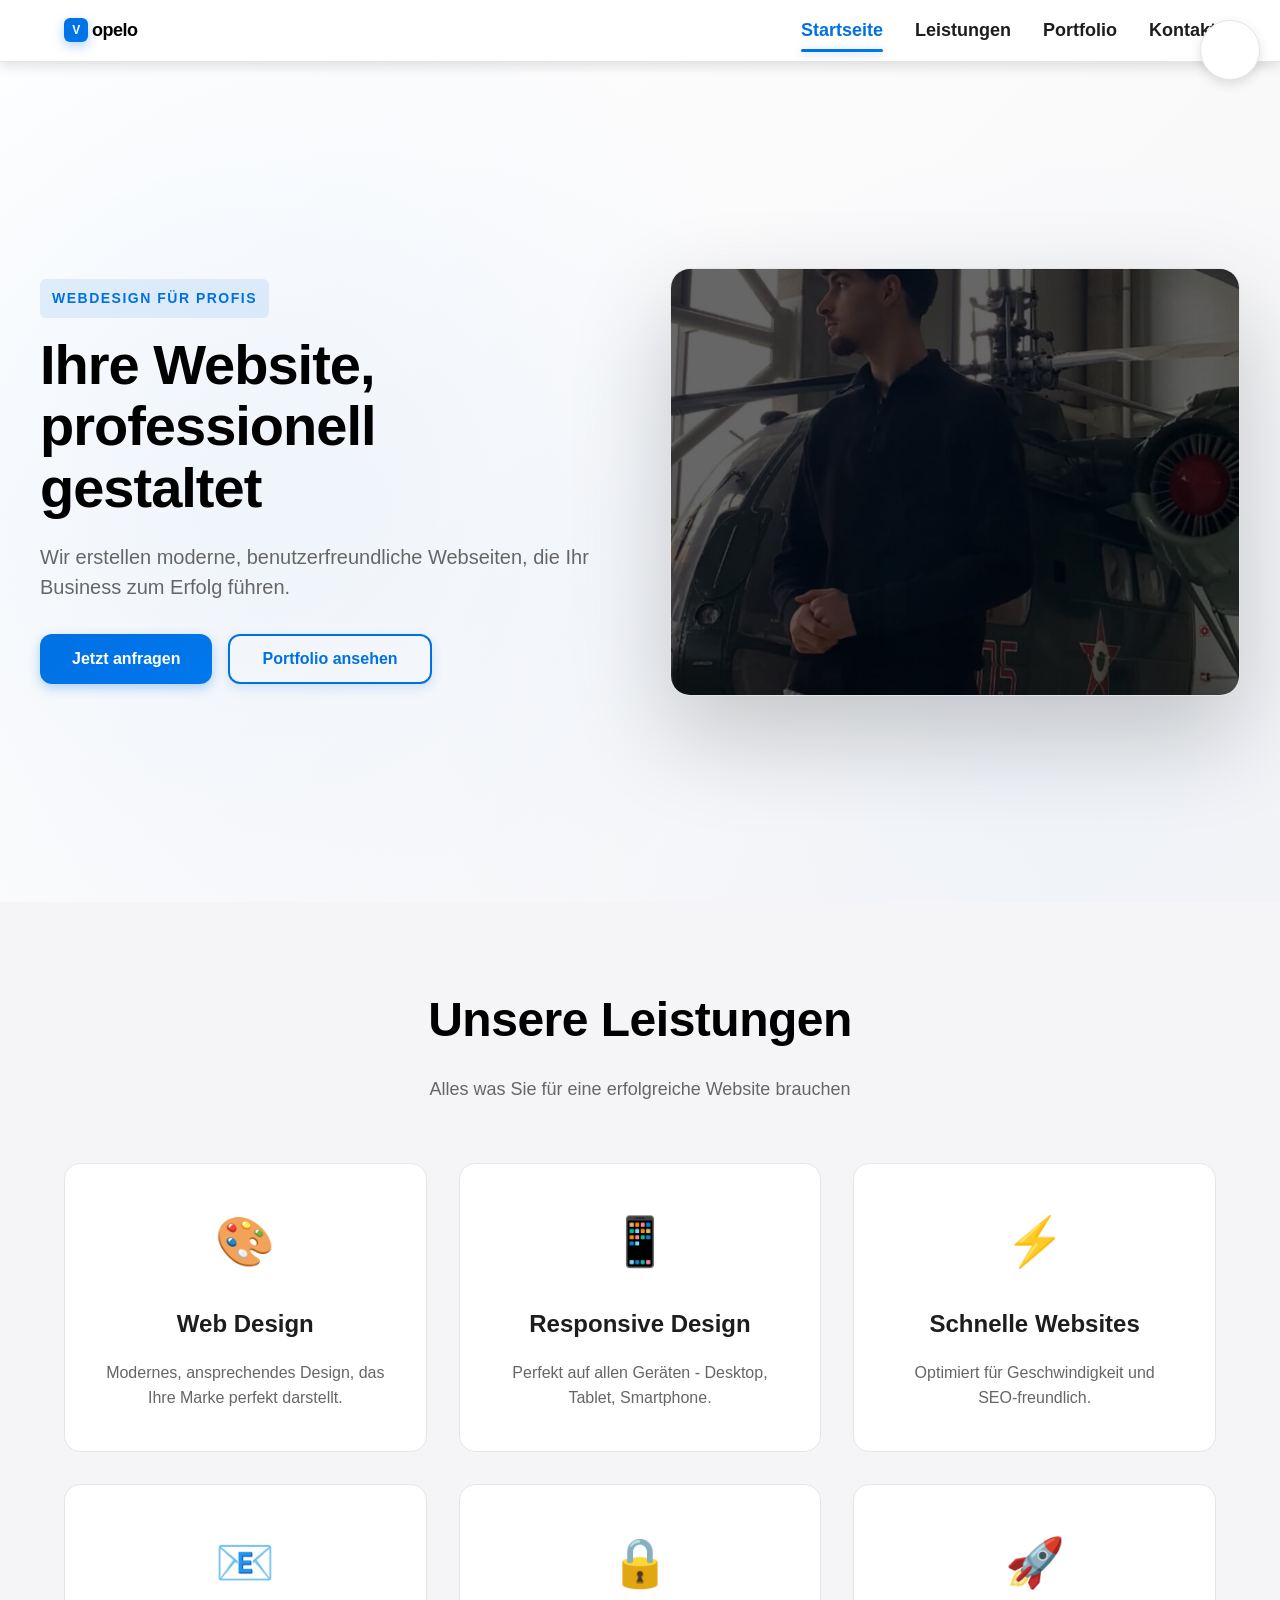
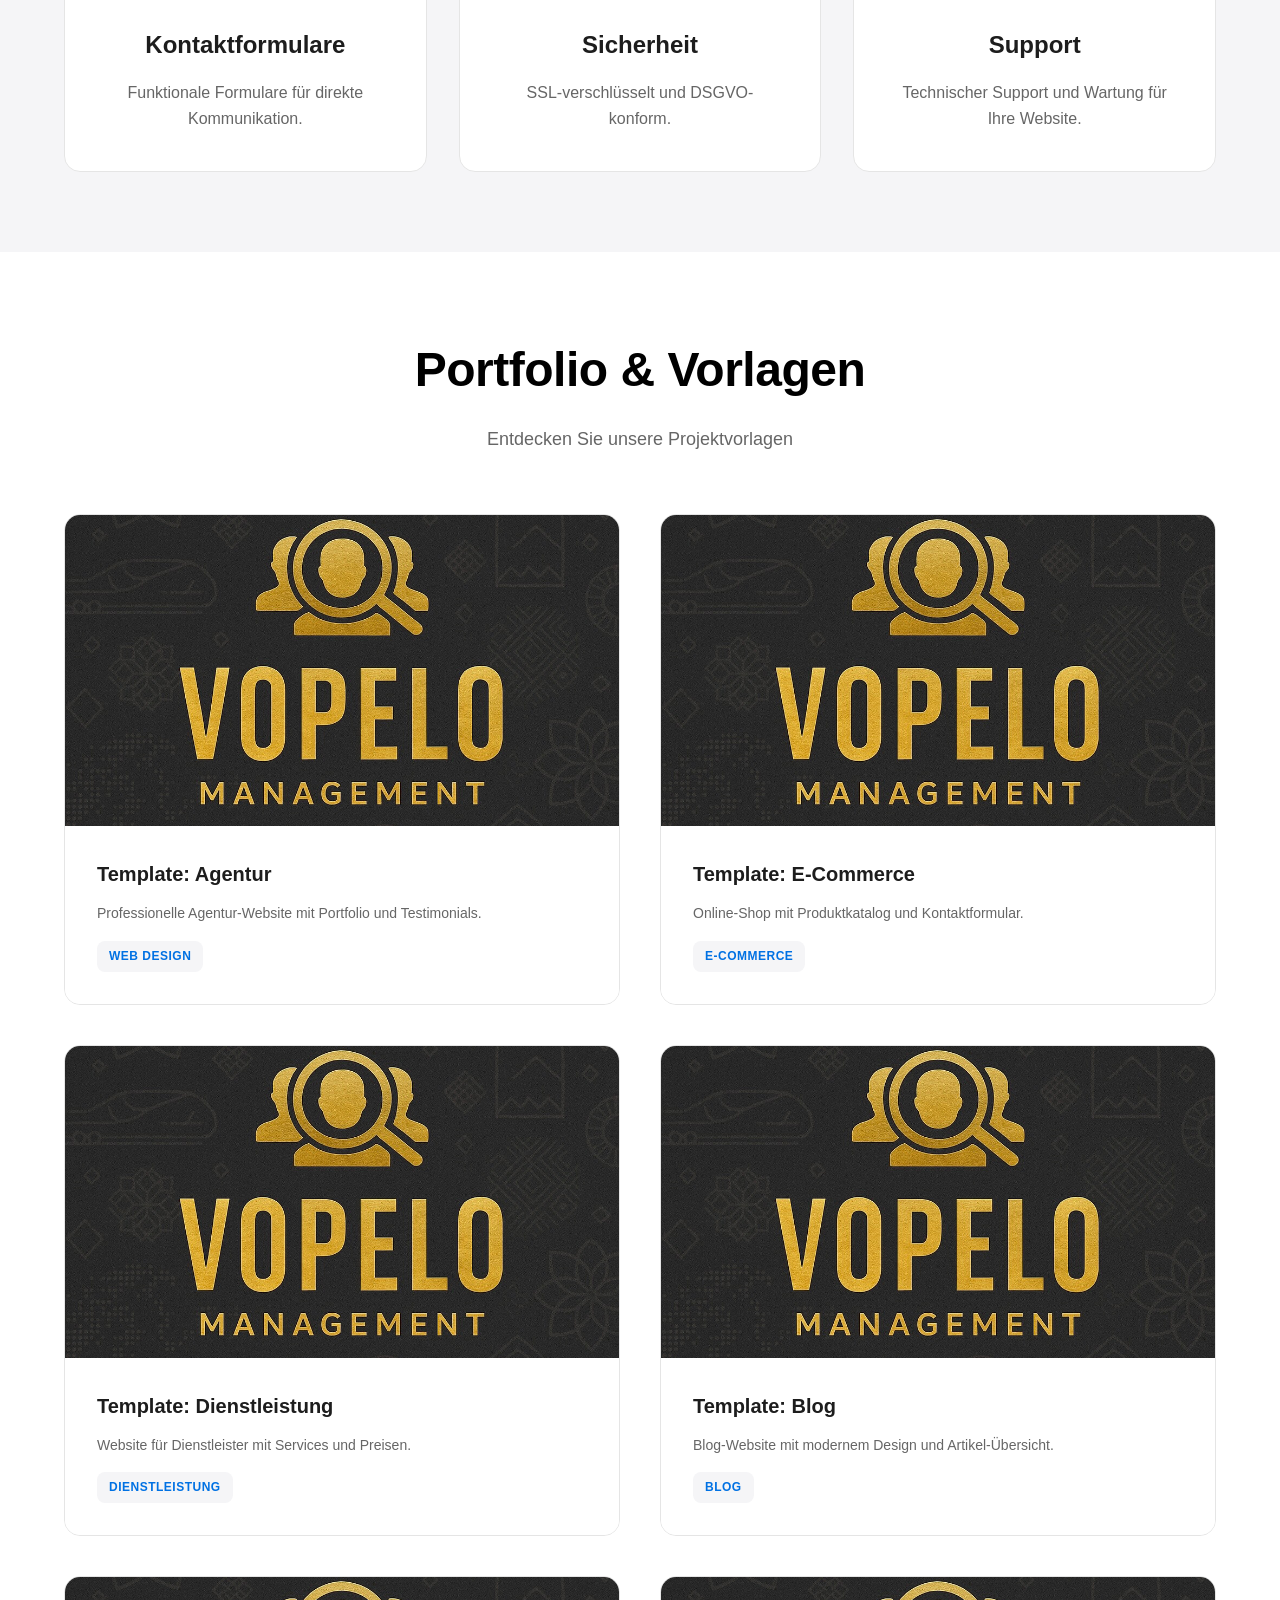
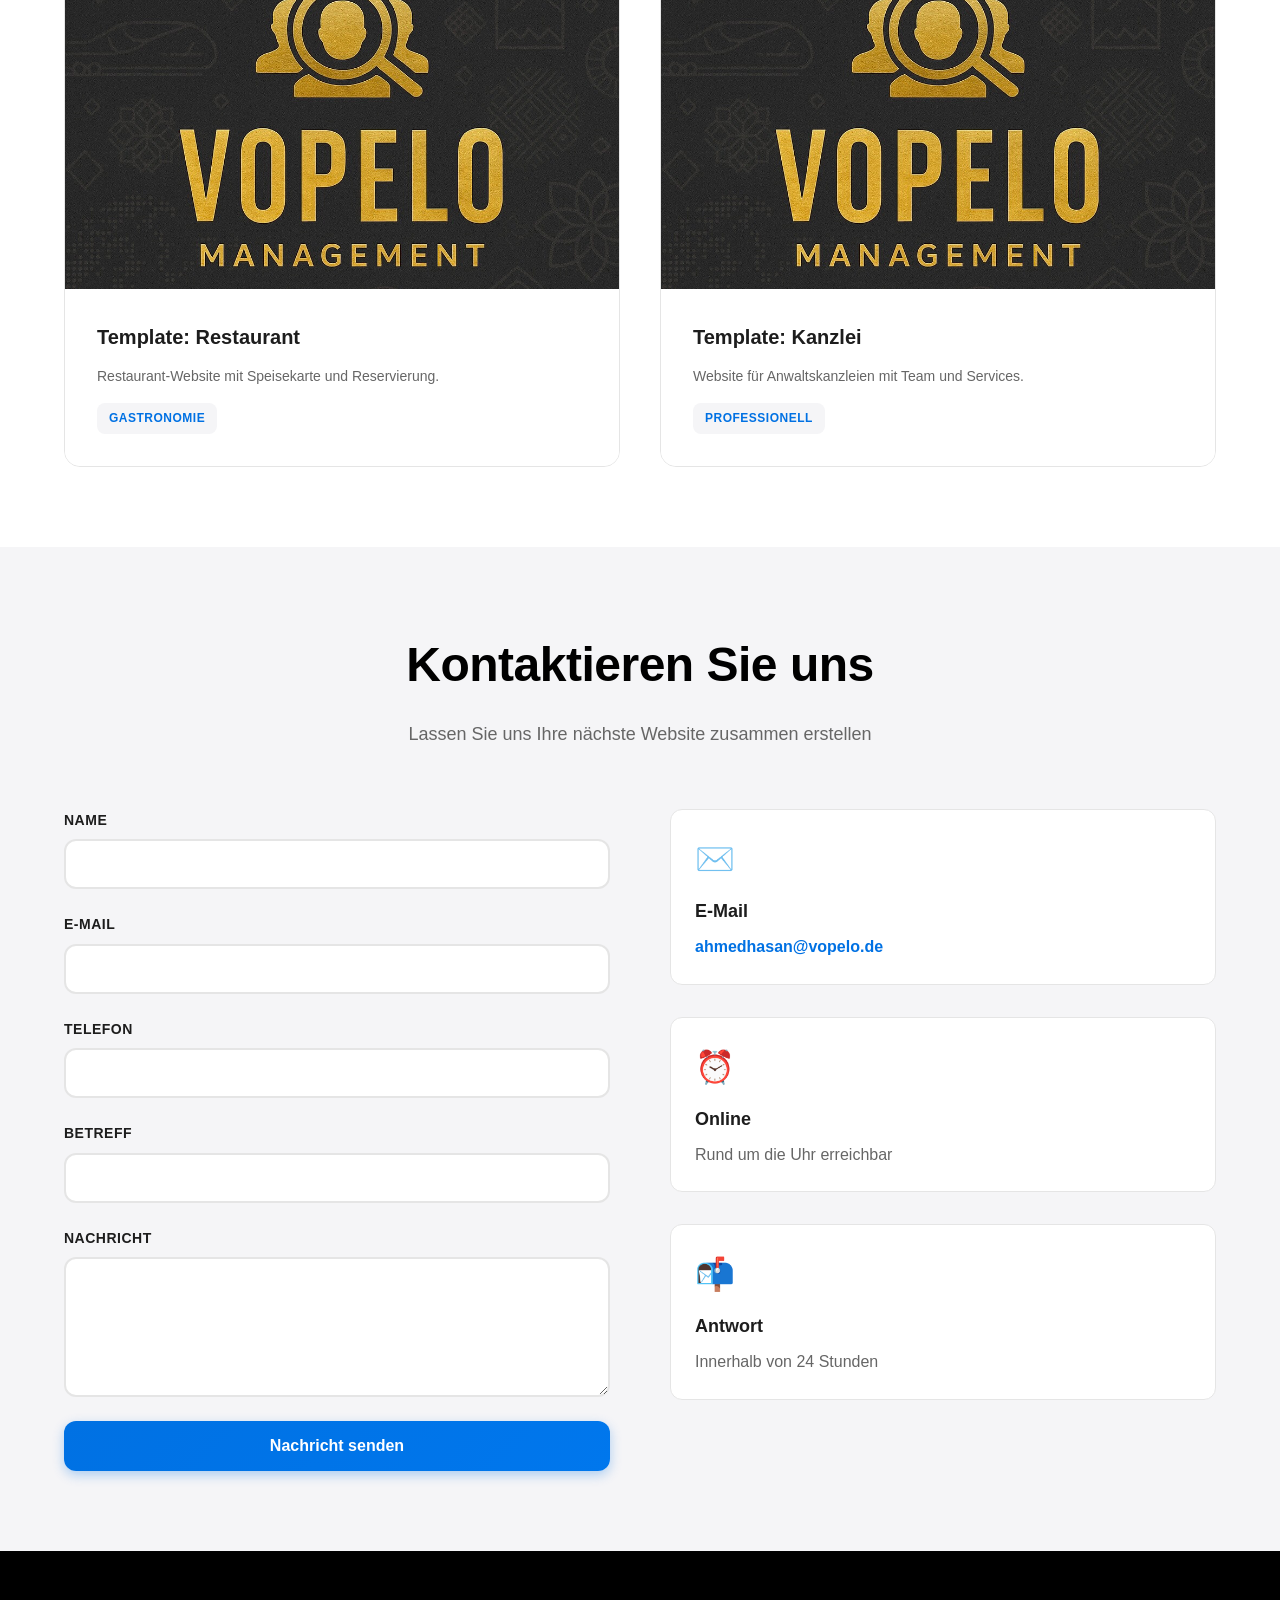
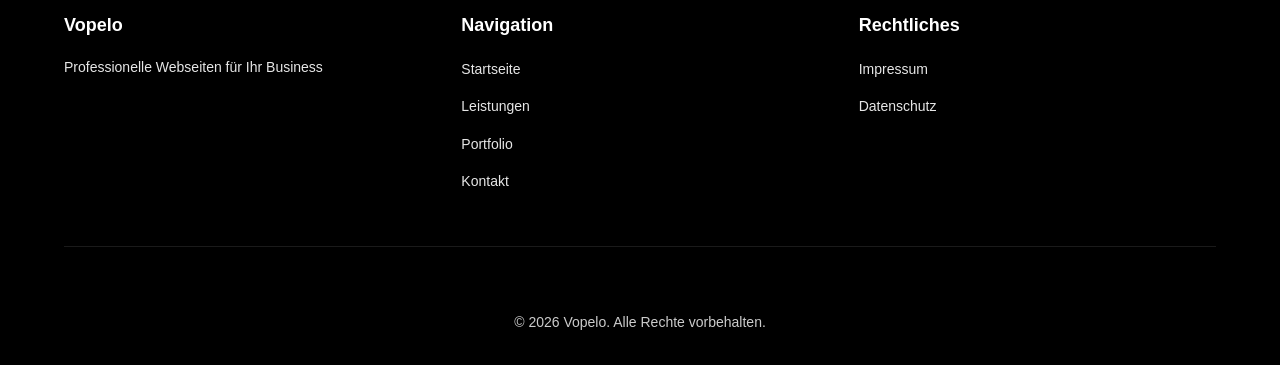
==== index.html @ 6057ce71 "Update index.html" ====
<!DOCTYPE html>
<html lang="de">
<head>
    <meta charset="UTF-8">
    <meta name="viewport" content="width=device-width, initial-scale=1.0">
    <meta name="description" content="Vopelo - Professionelle Webseiten für Ihr Business. Modernes Design, responsive und benutzerfreundlich.">
    <title>Vopelo | Professionelle Webseiten</title>
    
    <!-- Favicon mit mehreren Formaten -->
    <link rel="icon" type="image/png" href="imges/Gemini_Generated_Image_w43pb6w43pb6w43p.png?v=2">
    <link rel="apple-touch-icon" sizes="180x180" href="imges/Gemini_Generated_Image_w43pb6w43pb6w43p.png?v=2">
    <link rel="icon" sizes="192x192" href="imges/Gemini_Generated_Image_w43pb6w43pb6w43p.png?v=2">
    <link rel="icon" sizes="32x32" href="imges/Gemini_Generated_Image_w43pb6w43pb6w43p.png?v=2">
    <link rel="shortcut icon" href="imges/Gemini_Generated_Image_w43pb6w43pb6w43p.png?v=2">
    
    <link rel="stylesheet" href="styles.css">
    <link rel="stylesheet" href="https://cdnjs.cloudflare.com/ajax/libs/font-awesome/6.4.0/css/all.min.css">
    
    <!-- Schema Markup für Google -->
    <script type="application/ld+json">
    {
      "@context": "https://schema.org",
      "@type": "Organization",
      "name": "Vopelo",
      "url": "https://vopelo.de",
      "logo": "https://vopelo.de/imges/Gemini_Generated_Image_w43pb6w43pb6w43p.png",
      "description": "Professionelle Webseiten für Ihr Business",
      "contactPoint": {
        "@type": "ContactPoint",
        "contactType": "Customer Service",
        "email": "ahmedhasan@vopelo.de"
      }
    }
    </script>
</head>
<body data-lang="de">
    <!-- THEME & LANGUAGE CONTROLS -->
    <div class="controls-container">
        <button class="control-btn theme-toggle" id="themeToggle" aria-label="Toggle theme">
            <i class="fas fa-moon"></i>
        </button>
        <div class="language-selector">
            <button class="control-btn lang-btn active" data-lang="de">DE</button>
            <button class="control-btn lang-btn" data-lang="en">EN</button>
        </div>
    </div>

    <!-- NAVIGATION -->
    <nav class="navbar">
        <div class="nav-container">
            <div class="logo">
                <span class="logo-icon">V</span>
                <span class="logo-text">opelo</span>
            </div>
            <button class="hamburger" id="hamburger" aria-label="Menu">
                <span></span>
                <span></span>
                <span></span>
            </button>
            <ul class="nav-menu" id="navMenu">
                <li><a href="#home" class="nav-link active" data-de="Startseite" data-en="Home">Startseite</a></li>
                <li><a href="#services" class="nav-link" data-de="Leistungen" data-en="Services">Leistungen</a></li>
                <li><a href="#portfolio" class="nav-link" data-de="Portfolio" data-en="Portfolio">Portfolio</a></li>
                <li><a href="#contact" class="nav-link" data-de="Kontakt" data-en="Contact">Kontakt</a></li>
            </ul>
        </div>
    </nav>

    <!-- HERO SECTION -->
    <section id="home" class="hero">
        <div class="hero-content">
            <div class="hero-text">
                <div class="hero-label" data-de="Webdesign für Profis" data-en="Web Design for Professionals">Webdesign für Profis</div>
                <h1 class="hero-title" data-de="Ihre Website,&#10;professionell gestaltet" data-en="Your Website,&#10;professionally designed">Ihre Website,<br>professionell gestaltet</h1>
                <p class="hero-subtitle" data-de="Wir erstellen moderne, benutzerfreundliche Webseiten, die Ihr Business zum Erfolg führen." data-en="We create modern, user-friendly websites that drive your business to success.">Wir erstellen moderne, benutzerfreundliche Webseiten, die Ihr Business zum Erfolg führen.</p>
                <div class="hero-buttons">
                    <button class="btn btn-primary" onclick="document.getElementById('contact').scrollIntoView({behavior: 'smooth'})" data-de="Jetzt anfragen" data-en="Request Now">
                        Jetzt anfragen
                    </button>
                    <button class="btn btn-secondary" onclick="document.getElementById('portfolio').scrollIntoView({behavior: 'smooth'})" data-de="Portfolio ansehen" data-en="View Portfolio">
                        Portfolio ansehen
                    </button>
                </div>
            </div>
            <div class="hero-visual">
                <div class="device-mockup">
                    <div class="device-screen">
                        <img src="imges/i.JPG" alt="Projekt 1" style="width: 100%; height: 100%; object-fit: cover;">
                    </div>
                </div>
            </div>
        </div>
        <div class="hero-bg-animation"></div>
    </section>

    <!-- SERVICES SECTION -->
    <section id="services" class="services">
        <div class="container">
            <h2 class="section-title" data-de="Unsere Leistungen" data-en="Our Services">Unsere Leistungen</h2>
            <p class="section-subtitle" data-de="Alles was Sie für eine erfolgreiche Website brauchen" data-en="Everything you need for a successful website">Alles was Sie für eine erfolgreiche Website brauchen</p>
            
            <div class="services-grid">
                <div class="service-card">
                    <div class="service-icon">🎨</div>
                    <h3 data-de="Web Design" data-en="Web Design">Web Design</h3>
                    <p data-de="Modernes, ansprechendes Design, das Ihre Marke perfekt darstellt." data-en="Modern, appealing design that perfectly represents your brand.">Modernes, ansprechendes Design, das Ihre Marke perfekt darstellt.</p>
                </div>
                <div class="service-card">
                    <div class="service-icon">📱</div>
                    <h3 data-de="Responsive Design" data-en="Responsive Design">Responsive Design</h3>
                    <p data-de="Perfekt auf allen Geräten - Desktop, Tablet, Smartphone." data-en="Perfect on all devices - Desktop, Tablet, Smartphone.">Perfekt auf allen Geräten - Desktop, Tablet, Smartphone.</p>
                </div>
                <div class="service-card">
                    <div class="service-icon">⚡</div>
                    <h3 data-de="Schnelle Websites" data-en="Fast Websites">Schnelle Websites</h3>
                    <p data-de="Optimiert für Geschwindigkeit und SEO-freundlich." data-en="Optimized for speed and SEO-friendly.">Optimiert für Geschwindigkeit und SEO-freundlich.</p>
                </div>
                <div class="service-card">
                    <div class="service-icon">📧</div>
                    <h3 data-de="Kontaktformulare" data-en="Contact Forms">Kontaktformulare</h3>
                    <p data-de="Funktionale Formulare für direkte Kommunikation." data-en="Functional forms for direct communication.">Funktionale Formulare für direkte Kommunikation.</p>
                </div>
                <div class="service-card">
                    <div class="service-icon">🔒</div>
                    <h3 data-de="Sicherheit" data-en="Security">Sicherheit</h3>
                    <p data-de="SSL-verschlüsselt und DSGVO-konform." data-en="SSL-encrypted and GDPR-compliant.">SSL-verschlüsselt und DSGVO-konform.</p>
                </div>
                <div class="service-card">
                    <div class="service-icon">🚀</div>
                    <h3 data-de="Support" data-en="Support">Support</h3>
                    <p data-de="Technischer Support und Wartung für Ihre Website." data-en="Technical support and maintenance for your website.">Technischer Support und Wartung für Ihre Website.</p>
                </div>
            </div>
        </div>
    </section>

    <!-- PORTFOLIO SECTION -->
    <section id="portfolio" class="portfolio">
        <div class="container">
            <h2 class="section-title" data-de="Portfolio & Vorlagen" data-en="Portfolio & Templates">Portfolio & Vorlagen</h2>
            <p class="section-subtitle" data-de="Entdecken Sie unsere Projektvorlagen" data-en="Discover our project templates">Entdecken Sie unsere Projektvorlagen</p>
            
            <div class="portfolio-grid">
                <div class="portfolio-item">
                    <div class="portfolio-image">
                        <img src="imges/f.jpg" alt="Projekt 1" style="width: 100%; height: 100%; object-fit: cover;">
                        <div class="portfolio-overlay"></div>
                    </div>
                    <div class="portfolio-info">
                        <h3 data-de="Template: Agentur" data-en="Template: Agency">Template: Agentur</h3>
                        <p data-de="Professionelle Agentur-Website mit Portfolio und Testimonials." data-en="Professional agency website with portfolio and testimonials.">Professionelle Agentur-Website mit Portfolio und Testimonials.</p>
                        <span class="portfolio-tag" data-de="Web Design" data-en="Web Design">Web Design</span>
                    </div>
                </div>

                <div class="portfolio-item">
                    <div class="portfolio-image">
                        <img src="imges/f.jpg" alt="Projekt 2" style="width: 100%; height: 100%; object-fit: cover;">
                        <div class="portfolio-overlay"></div>
                    </div>
                    <div class="portfolio-info">
                        <h3 data-de="Template: E-Commerce" data-en="Template: E-Commerce">Template: E-Commerce</h3>
                        <p data-de="Online-Shop mit Produktkatalog und Kontaktformular." data-en="Online shop with product catalog and contact form.">Online-Shop mit Produktkatalog und Kontaktformular.</p>
                        <span class="portfolio-tag" data-de="E-Commerce" data-en="E-Commerce">E-Commerce</span>
                    </div>
                </div>

                <div class="portfolio-item">
                    <div class="portfolio-image">
                        <img src="imges/f.jpg" alt="Projekt 3" style="width: 100%; height: 100%; object-fit: cover;">
                        <div class="portfolio-overlay"></div>
                    </div>
                    <div class="portfolio-info">
                        <h3 data-de="Template: Dienstleistung" data-en="Template: Service">Template: Dienstleistung</h3>
                        <p data-de="Website für Dienstleister mit Services und Preisen." data-en="Website for service providers with services and prices.">Website für Dienstleister mit Services und Preisen.</p>
                        <span class="portfolio-tag" data-de="Dienstleistung" data-en="Service">Dienstleistung</span>
                    </div>
                </div>

                <div class="portfolio-item">
                    <div class="portfolio-image">
                        <img src="imges/f.jpg" alt="Projekt 4" style="width: 100%; height: 100%; object-fit: cover;">
                        <div class="portfolio-overlay"></div>
                    </div>
                    <div class="portfolio-info">
                        <h3 data-de="Template: Blog" data-en="Template: Blog">Template: Blog</h3>
                        <p data-de="Blog-Website mit modernem Design und Artikel-Übersicht." data-en="Blog website with modern design and article overview.">Blog-Website mit modernem Design und Artikel-Übersicht.</p>
                        <span class="portfolio-tag" data-de="Blog" data-en="Blog">Blog</span>
                    </div>
                </div>

                <div class="portfolio-item">
                    <div class="portfolio-image">
                        <img src="imges/f.jpg" alt="Projekt 5" style="width: 100%; height: 100%; object-fit: cover;">
                        <div class="portfolio-overlay"></div>
                    </div>
                    <div class="portfolio-info">
                        <h3 data-de="Template: Restaurant" data-en="Template: Restaurant">Template: Restaurant</h3>
                        <p data-de="Restaurant-Website mit Speisekarte und Reservierung." data-en="Restaurant website with menu and reservation.">Restaurant-Website mit Speisekarte und Reservierung.</p>
                        <span class="portfolio-tag" data-de="Gastronomie" data-en="Gastronomy">Gastronomie</span>
                    </div>
                </div>

                <div class="portfolio-item">
                    <div class="portfolio-image">
                        <img src="imges/f.jpg" alt="Projekt 6" style="width: 100%; height: 100%; object-fit: cover;">
                        <div class="portfolio-overlay"></div>
                    </div>
                    <div class="portfolio-info">
                        <h3 data-de="Template: Kanzlei" data-en="Template: Law Firm">Template: Kanzlei</h3>
                        <p data-de="Website für Anwaltskanzleien mit Team und Services." data-en="Website for law firms with team and services.">Website für Anwaltskanzleien mit Team und Services.</p>
                        <span class="portfolio-tag" data-de="Professionell" data-en="Professional">Professionell</span>
                    </div>
                </div>
            </div>
        </div>
    </section>

    <!-- CONTACT SECTION -->
    <section id="contact" class="contact">
        <div class="container">
            <h2 class="section-title" data-de="Kontaktieren Sie uns" data-en="Contact Us">Kontaktieren Sie uns</h2>
            <p class="section-subtitle" data-de="Lassen Sie uns Ihre nächste Website zusammen erstellen" data-en="Let's create your next website together">Lassen Sie uns Ihre nächste Website zusammen erstellen</p>
            
            <div class="contact-wrapper">
                <form action="https://formspree.io/f/xaqpbqej" method="POST" class="contact-form">
                    <div class="form-group">
                        <label for="name" data-de="Name" data-en="Name">Name *</label>
                        <input type="text" id="name" name="name" required placeholder="">
                    </div>

                    <div class="form-group">
                        <label for="email" data-de="E-Mail" data-en="Email">E-Mail *</label>
                        <input type="email" id="email" name="email" required placeholder="">
                    </div>

                    <div class="form-group">
                        <label for="phone" data-de="Telefon" data-en="Phone">Telefon</label>
                        <input type="tel" id="phone" name="phone" placeholder="">
                    </div>

                    <div class="form-group">
                        <label for="subject" data-de="Betreff" data-en="Subject">Betreff *</label>
                        <input type="text" id="subject" name="subject" required placeholder="">
                    </div>

                    <div class="form-group">
                        <label for="message" data-de="Nachricht" data-en="Message">Nachricht *</label>
                        <textarea id="message" name="message" rows="6" required placeholder=""></textarea>
                    </div>

                    <button type="submit" class="btn btn-primary btn-large" data-de="Nachricht senden" data-en="Send Message">Nachricht senden</button>
                </form>

                <div class="contact-info">
                    <div class="info-item">
                        <div class="info-icon">✉️</div>
                        <h4 data-de="E-Mail" data-en="Email">E-Mail</h4>
                        <p><a href="mailto:ahmedhasan@vopelo.de">ahmedhasan@vopelo.de</a></p>
                    </div>
                    <div class="info-item">
                        <div class="info-icon">⏰</div>
                        <h4 data-de="Online" data-en="Online">Online</h4>
                        <p data-de="Rund um die Uhr erreichbar" data-en="Available 24/7">Rund um die Uhr erreichbar</p>
                    </div>
                    <div class="info-item">
                        <div class="info-icon">📬</div>
                        <h4 data-de="Antwort" data-en="Response">Antwort</h4>
                        <p data-de="Innerhalb von 24 Stunden" data-en="Within 24 hours">Innerhalb von 24 Stunden</p>
                    </div>
                </div>
            </div>
        </div>
    </section>

    <!-- FOOTER -->
    <footer class="footer">
        <div class="container">
            <div class="footer-content">
                <div class="footer-section">
                    <h4>Vopelo</h4>
                    <p data-de="Professionelle Webseiten für Ihr Business" data-en="Professional websites for your business">Professionelle Webseiten für Ihr Business</p>
                </div>
                <div class="footer-section">
                    <h4 data-de="Navigation" data-en="Navigation">Navigation</h4>
                    <ul>
                        <li><a href="#home" data-de="Startseite" data-en="Home">Startseite</a></li>
                        <li><a href="#services" data-de="Leistungen" data-en="Services">Leistungen</a></li>
                        <li><a href="#portfolio" data-de="Portfolio" data-en="Portfolio">Portfolio</a></li>
                        <li><a href="#contact" data-de="Kontakt" data-en="Contact">Kontakt</a></li>
                    </ul>
                </div>
                <div class="footer-section">
                    <h4 data-de="Rechtliches" data-en="Legal">Rechtliches</h4>
                    <ul>
                        <li><a href="impressum.html" data-de="Impressum" data-en="Imprint">Impressum</a></li>
                        <li><a href="datenschutz.html" data-de="Datenschutz" data-en="Privacy">Datenschutz</a></li>
                    </ul>
                </div>
            </div>
            <div class="footer-bottom">
                <p>&copy; 2026 Vopelo. <span data-de="Alle Rechte vorbehalten." data-en="All rights reserved.">Alle Rechte vorbehalten.</span></p>
            </div>
        </div>
    </footer>

    <script src="script.js"></script>
</body>
</html>
---- styles.css ----
/* ===== PREMIUM APPLE-STYLE DESIGN ===== */
* {
    margin: 0;
    padding: 0;
    box-sizing: border-box;
}

:root {
    /* Light Mode */
    --primary: #000000;
    --secondary: #ffffff;
    --accent: #0071e3;
    --accent-light: #0077ed;
    --accent-dark: #005ec8;
    --text: #1d1d1d;
    --text-light: #666666;
    --text-lighter: #999999;
    --border: #e5e5e5;
    --bg: #f5f5f7;
    --bg-light: #fafafa;
    --shadow-sm: 0 1px 3px rgba(0, 0, 0, 0.08);
    --shadow-md: 0 4px 12px rgba(0, 0, 0, 0.12);
    --shadow-lg: 0 20px 50px rgba(0, 0, 0, 0.15);
    --shadow-xl: 0 40px 100px rgba(0, 0, 0, 0.2);
}

[data-theme="dark"] {
    --primary: #ffffff;
    --secondary: #0f0f0f;
    --accent: #0a84ff;
    --accent-light: #1b95ff;
    --accent-dark: #0071e3;
    --text: #f5f5f7;
    --text-light: #a1a1a6;
    --text-lighter: #686868;
    --border: #424245;
    --bg: #1d1d1f;
    --bg-light: #262628;
    --shadow-sm: 0 1px 3px rgba(0, 0, 0, 0.5);
    --shadow-md: 0 4px 12px rgba(0, 0, 0, 0.7);
    --shadow-lg: 0 20px 50px rgba(0, 0, 0, 0.8);
    --shadow-xl: 0 40px 100px rgba(0, 0, 0, 0.9);
}

html {
    scroll-behavior: smooth;
}

body {
    font-family: -apple-system, BlinkMacSystemFont, 'Segoe UI', Helvetica, Arial, sans-serif;
    color: var(--text);
    background: var(--secondary);
    line-height: 1.6;
    font-size: 16px;
    transition: background-color 0.3s ease, color 0.3s ease;
    overflow-x: hidden;
}

.container {
    max-width: 1200px;
    margin: 0 auto;
    padding: 0 24px;
}

/* ===== CONTROLS (THEME & LANGUAGE) ===== */
.controls-container {
    position: fixed;
    top: 20px;
    right: 20px;
    z-index: 1001;
    display: flex;
    gap: 0;
    align-items: center;
    justify-content: center;
    background: var(--secondary);
    padding: 12px;
    border-radius: 50%;
    border: 1px solid var(--border);
    backdrop-filter: blur(20px);
    box-shadow: var(--shadow-md);
    animation: slideInDown 0.6s cubic-bezier(0.34, 1.56, 0.64, 1);
    width: 60px;
    height: 60px;
    transition: all 0.4s cubic-bezier(0.34, 1.56, 0.64, 1);
    flex-direction: column;
}

.controls-container:hover {
    width: 160px;
    height: auto;
    gap: 12px;
    padding: 16px;
    border-radius: 12px;
}

.control-btn {
    width: 40px;
    height: 40px;
    border: none;
    border-radius: 8px;
    background: var(--bg);
    color: var(--text);
    cursor: pointer;
    display: flex;
    align-items: center;
    justify-content: center;
    font-size: 18px;
    transition: all 0.3s cubic-bezier(0.34, 1.56, 0.64, 1);
    position: relative;
    overflow: hidden;
    opacity: 0;
}

.controls-container:hover .control-btn {
    opacity: 1;
}

.control-btn::before {
    content: '';
    position: absolute;
    top: 50%;
    left: 50%;
    width: 0;
    height: 0;
    background: var(--accent);
    border-radius: 50%;
    transform: translate(-50%, -50%);
    transition: width 0.6s ease, height 0.6s ease;
    opacity: 0.1;
}

.control-btn:hover::before {
    width: 100px;
    height: 100px;
}

.control-btn:hover {
    transform: scale(1.1);
    background: var(--accent);
    color: white;
}

.theme-toggle {
    opacity: 1 !important;
    transition: transform 0.6s cubic-bezier(0.34, 1.56, 0.64, 1);
}

.theme-toggle.rotate {
    transform: rotate(180deg) scale(1.1);
}

.language-selector {
    display: flex;
    gap: 8px;
    flex-direction: column;
}

.lang-btn {
    padding: 8px 12px;
    font-size: 12px;
    font-weight: 700;
    border: 1px solid var(--border);
    border-radius: 6px;
    background: transparent;
    color: var(--text-light);
    cursor: pointer;
    transition: all 0.3s ease;
    text-transform: uppercase;
    letter-spacing: 0.5px;
}

.lang-btn.active {
    background: var(--accent);
    color: white;
    border-color: var(--accent);
    box-shadow: 0 4px 12px rgba(0, 113, 227, 0.3);
}

.lang-btn:hover {
    border-color: var(--accent);
    color: var(--accent);
}

/* ===== NAVIGATION ===== */
.navbar {
    position: sticky;
    top: 0;
    background: rgba(255, 255, 255, 0.95);
    backdrop-filter: blur(20px);
    border-bottom: 1px solid var(--border);
    z-index: 999;
    box-shadow: var(--shadow-md);
    transition: all 0.3s ease;
}

[data-theme="dark"] .navbar {
    background: rgba(15, 15, 15, 0.95);
}

.nav-container {
    max-width: 1200px;
    margin: 0 auto;
    padding: 16px 24px;
    display: flex;
    justify-content: space-between;
    align-items: center;
}

.logo {
    font-size: 18px;
    font-weight: 700;
    color: var(--primary);
    letter-spacing: -0.5px;
    display: flex;
    align-items: center;
    gap: 4px;
    cursor: pointer;
    transition: all 0.3s ease;
}

.logo-icon {
    width: 24px;
    height: 24px;
    background: linear-gradient(135deg, var(--accent), var(--accent-light));
    border-radius: 6px;
    display: flex;
    align-items: center;
    justify-content: center;
    color: white;
    font-weight: 800;
    font-size: 12px;
    box-shadow: 0 4px 12px rgba(0, 113, 227, 0.3);
    transition: all 0.3s ease;
}

.logo:hover .logo-icon {
    transform: scale(1.1) rotate(5deg);
    box-shadow: 0 8px 20px rgba(0, 113, 227, 0.4);
}

.nav-menu {
    display: flex;
    list-style: none;
    gap: 32px;
}

.nav-link {
    text-decoration: none;
    color: var(--text);
    font-size: 18px;
    font-weight: 600;
    transition: all 0.3s cubic-bezier(0.34, 1.56, 0.64, 1);
    position: relative;
    padding: 8px 0;
}

.nav-link::after {
    content: '';
    position: absolute;
    bottom: -4px;
    left: 0;
    width: 0;
    height: 3px;
    background: linear-gradient(90deg, var(--accent), var(--accent-light));
    border-radius: 2px;
    transition: width 0.3s cubic-bezier(0.34, 1.56, 0.64, 1);
}

.nav-link:hover::after,
.nav-link.active::after {
    width: 100%;
    box-shadow: 0 2px 8px rgba(0, 113, 227, 0.3);
}

.nav-link:hover {
    color: var(--accent);
    transform: translateY(-2px) scale(1.08);
}

.nav-link.active {
    color: var(--accent);
    font-weight: 700;
    transform: scale(1.1);
}

.hamburger {
    display: none;
    flex-direction: column;
    background: none;
    border: none;
    cursor: pointer;
    gap: 6px;
    padding: 0;
    width: 40px;
    height: 40px;
    justify-content: center;
}

.hamburger span {
    width: 28px;
    height: 3px;
    background: var(--text);
    transition: all 0.3s cubic-bezier(0.34, 1.56, 0.64, 1);
    border-radius: 2px;
}

.hamburger.active span:nth-child(1) {
    transform: rotate(45deg) translate(10px, 10px);
}

.hamburger.active span:nth-child(2) {
    opacity: 0;
}

.hamburger.active span:nth-child(3) {
    transform: rotate(-45deg) translate(7px, -7px);
}

/* ===== HERO SECTION ===== */
.hero {
    padding: 80px 24px;
    background: linear-gradient(135deg, var(--secondary) 0%, var(--bg) 100%);
    min-height: calc(100vh - 60px);
    display: flex;
    align-items: center;
    position: relative;
    overflow: hidden;
}

.hero::before {
    content: '';
    position: absolute;
    top: 0;
    left: 0;
    right: 0;
    bottom: 0;
    background: radial-gradient(circle at 20% 50%, rgba(0, 113, 227, 0.05) 0%, transparent 50%),
                radial-gradient(circle at 80% 80%, rgba(0, 113, 227, 0.03) 0%, transparent 50%);
    pointer-events: none;
}

.hero-content {
    display: grid;
    grid-template-columns: 1fr 1fr;
    gap: 60px;
    align-items: center;
    max-width: 1200px;
    margin: 0 auto;
    position: relative;
    z-index: 2;
}

.hero-label {
    font-size: 14px;
    font-weight: 700;
    text-transform: uppercase;
    letter-spacing: 1.5px;
    color: var(--accent);
    margin-bottom: 16px;
    display: inline-block;
    padding: 8px 12px;
    background: rgba(0, 113, 227, 0.1);
    border-radius: 6px;
    animation: slideInUp 0.6s cubic-bezier(0.34, 1.56, 0.64, 1);
}

.hero-title {
    font-size: 56px;
    font-weight: 700;
    line-height: 1.1;
    margin-bottom: 24px;
    color: var(--primary);
    letter-spacing: -1px;
    animation: slideInUp 0.6s cubic-bezier(0.34, 1.56, 0.64, 1) 0.1s both;
}

.hero-subtitle {
    font-size: 20px;
    color: var(--text-light);
    margin-bottom: 32px;
    line-height: 1.5;
    font-weight: 400;
    animation: slideInUp 0.6s cubic-bezier(0.34, 1.56, 0.64, 1) 0.2s both;
}

.hero-buttons {
    display: flex;
    gap: 16px;
    flex-wrap: wrap;
    animation: slideInUp 0.6s cubic-bezier(0.34, 1.56, 0.64, 1) 0.3s both;
}

.hero-visual {
    animation: slideInRight 0.8s cubic-bezier(0.34, 1.56, 0.64, 1) 0.2s both;
}

.device-mockup {
    perspective: 1200px;
}

.device-screen {
    background: var(--secondary);
    border: 1px solid var(--border);
    border-radius: 20px;
    overflow: hidden;
    box-shadow: var(--shadow-xl);
    aspect-ratio: 4/3;
    animation: float 4s ease-in-out infinite;
    transition: all 0.3s ease;
}

.device-screen:hover {
    border-color: var(--accent);
    box-shadow: var(--shadow-xl), 0 0 40px rgba(0, 113, 227, 0.2);
}

.device-screen img {
    width: 100%;
    height: 100%;
    object-fit: cover;
    transition: transform 0.6s ease;
}

.device-mockup:hover .device-screen img {
    transform: scale(1.05);
}

@keyframes float {
    0%, 100% { transform: translateY(0px) rotateX(5deg); }
    50% { transform: translateY(-30px) rotateX(5deg); }
}

@keyframes slideInUp {
    from {
        opacity: 0;
        transform: translateY(30px);
    }
    to {
        opacity: 1;
        transform: translateY(0);
    }
}

@keyframes slideInRight {
    from {
        opacity: 0;
        transform: translateX(30px);
    }
    to {
        opacity: 1;
        transform: translateX(0);
    }
}

@keyframes slideInDown {
    from {
        opacity: 0;
        transform: translateY(-30px);
    }
    to {
        opacity: 1;
        transform: translateY(0);
    }
}

/* ===== BUTTONS ===== */
.btn {
    padding: 14px 32px;
    border: none;
    border-radius: 12px;
    font-size: 16px;
    font-weight: 600;
    cursor: pointer;
    transition: all 0.3s cubic-bezier(0.34, 1.56, 0.64, 1);
    text-decoration: none;
    display: inline-block;
    text-align: center;
    font-family: inherit;
    position: relative;
    overflow: hidden;
}

.btn::before {
    content: '';
    position: absolute;
    top: 0;
    left: -100%;
    width: 100%;
    height: 100%;
    background: rgba(255, 255, 255, 0.2);
    transition: left 0.4s ease;
    z-index: 0;
}

.btn span {
    position: relative;
    z-index: 1;
}

.btn-primary {
    background: linear-gradient(135deg, var(--accent), var(--accent-light));
    color: white;
    box-shadow: 0 4px 12px rgba(0, 113, 227, 0.3);
}

.btn-primary:hover {
    transform: translateY(-3px);
    box-shadow: 0 12px 30px rgba(0, 113, 227, 0.4);
}

.btn-primary:hover::before {
    left: 100%;
}

.btn-primary:active {
    transform: translateY(-1px);
}

.btn-secondary {
    background: transparent;
    color: var(--accent);
    border: 2px solid var(--accent);
    box-shadow: 0 4px 12px rgba(0, 113, 227, 0.15);
}

.btn-secondary:hover {
    background: var(--accent);
    color: white;
    transform: translateY(-3px);
    box-shadow: 0 12px 30px rgba(0, 113, 227, 0.4);
}

.btn-secondary:active {
    transform: translateY(-1px);
}

.btn-large {
    padding: 16px 48px;
    font-size: 16px;
    width: 100%;
}

/* ===== SECTIONS ===== */
.section-title {
    font-size: 48px;
    font-weight: 700;
    text-align: center;
    margin-bottom: 16px;
    color: var(--primary);
    letter-spacing: -0.5px;
    animation: fadeInUp 0.8s cubic-bezier(0.34, 1.56, 0.64, 1);
}

.section-subtitle {
    font-size: 18px;
    text-align: center;
    color: var(--text-light);
    margin-bottom: 60px;
    font-weight: 400;
    animation: fadeInUp 0.8s cubic-bezier(0.34, 1.56, 0.64, 1) 0.1s both;
}

@keyframes fadeInUp {
    from {
        opacity: 0;
        transform: translateY(20px);
    }
    to {
        opacity: 1;
        transform: translateY(0);
    }
}

/* ===== SERVICES SECTION ===== */
.services {
    padding: 80px 24px;
    background: var(--bg);
    transition: background-color 0.3s ease;
}

.services .container {
    max-width: 1200px;
    margin: 0 auto;
}

.services-grid {
    display: grid;
    grid-template-columns: repeat(auto-fit, minmax(360px, 1fr));
    gap: 32px;
}

.service-card {
    background: var(--secondary);
    padding: 40px;
    border-radius: 16px;
    border: 1px solid var(--border);
    transition: all 0.4s cubic-bezier(0.34, 1.56, 0.64, 1);
    text-align: center;
    position: relative;
    overflow: hidden;
}

.service-card::before {
    content: '';
    position: absolute;
    top: -50%;
    left: -50%;
    width: 200%;
    height: 200%;
    background: radial-gradient(circle, rgba(0, 113, 227, 0.1) 0%, transparent 70%);
    opacity: 0;
    transition: opacity 0.4s ease;
    pointer-events: none;
}

.service-card:hover::before {
    opacity: 1;
}

.service-card:hover {
    transform: translateY(-12px);
    border-color: var(--accent);
    box-shadow: var(--shadow-xl), 0 0 40px rgba(0, 113, 227, 0.15);
}

.service-icon {
    font-size: 48px;
    margin-bottom: 24px;
    display: block;
    transition: all 0.4s cubic-bezier(0.34, 1.56, 0.64, 1);
}

.service-card:hover .service-icon {
    transform: scale(1.2) rotateY(360deg);
}

.service-card h3 {
    font-size: 24px;
    margin-bottom: 16px;
    font-weight: 600;
}

.service-card p {
    font-size: 16px;
    color: var(--text-light);
    line-height: 1.6;
}

/* ===== PORTFOLIO SECTION ===== */
.portfolio {
    padding: 80px 24px;
    background: var(--secondary);
    transition: background-color 0.3s ease;
}

.portfolio .container {
    max-width: 1200px;
    margin: 0 auto;
}

.portfolio-grid {
    display: grid;
    grid-template-columns: repeat(auto-fit, minmax(360px, 1fr));
    gap: 40px;
}

.portfolio-item {
    border-radius: 16px;
    overflow: hidden;
    border: 1px solid var(--border);
    transition: all 0.4s cubic-bezier(0.34, 1.56, 0.64, 1);
    cursor: pointer;
    background: var(--secondary);
}

.portfolio-item:hover {
    transform: translateY(-12px);
    box-shadow: var(--shadow-xl), 0 0 40px rgba(0, 113, 227, 0.15);
    border-color: var(--accent);
}

.portfolio-image {
    width: 100%;
    aspect-ratio: 16/9;
    overflow: hidden;
}

.portfolio-image img {
    width: 100%;
    height: 100%;
    object-fit: cover;
    transition: transform 0.6s cubic-bezier(0.34, 1.56, 0.64, 1);
}

.portfolio-item:hover .portfolio-image img {
    transform: scale(1.1);
}

.portfolio-overlay {
    position: absolute;
    top: 0;
    left: 0;
    right: 0;
    bottom: 0;
    background: linear-gradient(135deg, rgba(0, 113, 227, 0.2) 0%, transparent 100%);
    opacity: 0;
    transition: opacity 0.4s ease;
}

.portfolio-item:hover .portfolio-overlay {
    opacity: 1;
}

.portfolio-info {
    padding: 32px;
    background: var(--secondary);
    transition: all 0.3s ease;
}

.portfolio-info h3 {
    font-size: 20px;
    margin-bottom: 12px;
    font-weight: 600;
}

.portfolio-info p {
    font-size: 14px;
    color: var(--text-light);
    margin-bottom: 16px;
    line-height: 1.6;
}

.portfolio-tag {
    display: inline-block;
    background: var(--bg);
    color: var(--accent);
    padding: 6px 12px;
    border-radius: 8px;
    font-size: 12px;
    font-weight: 600;
    text-transform: uppercase;
    letter-spacing: 0.5px;
    transition: all 0.3s ease;
}

.portfolio-item:hover .portfolio-tag {
    background: var(--accent);
    color: white;
    transform: scale(1.1);
}

/* ===== CONTACT SECTION ===== */
.contact {
    padding: 80px 24px;
    background: var(--bg);
    transition: background-color 0.3s ease;
}

.contact .container {
    max-width: 1200px;
    margin: 0 auto;
}

.contact-wrapper {
    display: grid;
    grid-template-columns: 1fr 1fr;
    gap: 60px;
    align-items: start;
}

.contact-form {
    display: flex;
    flex-direction: column;
    gap: 24px;
}

.form-group {
    display: flex;
    flex-direction: column;
    animation: fadeInUp 0.8s cubic-bezier(0.34, 1.56, 0.64, 1);
    animation-fill-mode: both;
}

.form-group:nth-child(1) { animation-delay: 0s; }
.form-group:nth-child(2) { animation-delay: 0.1s; }
.form-group:nth-child(3) { animation-delay: 0.2s; }
.form-group:nth-child(4) { animation-delay: 0.3s; }
.form-group:nth-child(5) { animation-delay: 0.4s; }

.form-group label {
    font-size: 14px;
    font-weight: 600;
    margin-bottom: 8px;
    color: var(--text);
    text-transform: uppercase;
    letter-spacing: 0.5px;
}

.form-group input,
.form-group textarea {
    padding: 14px 16px;
    border: 2px solid var(--border);
    border-radius: 12px;
    font-size: 16px;
    font-family: inherit;
    transition: all 0.3s cubic-bezier(0.34, 1.56, 0.64, 1);
    background: var(--secondary);
    color: var(--text);
}

.form-group input::placeholder,
.form-group textarea::placeholder {
    color: var(--text-lighter);
}

.form-group input:focus,
.form-group textarea:focus {
    outline: none;
    border-color: var(--accent);
    box-shadow: 0 0 0 4px rgba(0, 113, 227, 0.1);
    transform: scale(0.95) translateY(-2px);
}

.form-group textarea {
    resize: vertical;
    min-height: 140px;
}

.contact-info {
    display: flex;
    flex-direction: column;
    gap: 32px;
    animation: slideInRight 0.8s cubic-bezier(0.34, 1.56, 0.64, 1);
}

.info-item {
    text-align: left;
    padding: 24px;
    border-radius: 12px;
    border: 1px solid var(--border);
    transition: all 0.3s cubic-bezier(0.34, 1.56, 0.64, 1);
    background: var(--secondary);
    position: relative;
    overflow: hidden;
}

.info-item::before {
    content: '';
    position: absolute;
    left: 0;
    top: 0;
    height: 100%;
    width: 3px;
    background: linear-gradient(180deg, var(--accent), var(--accent-light));
    transform: scaleY(0);
    transform-origin: center;
    transition: transform 0.3s ease;
}

.info-item:hover::before {
    transform: scaleY(1);
}

.info-item:hover {
    border-color: var(--accent);
    box-shadow: var(--shadow-lg);
    transform: translateX(6px);
}

.info-icon {
    font-size: 32px;
    margin-bottom: 12px;
    display: block;
    transition: all 0.3s ease;
}

.info-item:hover .info-icon {
    transform: scale(1.2) rotate(10deg);
}

.info-item h4 {
    font-size: 18px;
    margin-bottom: 8px;
    font-weight: 600;
}

.info-item p {
    font-size: 16px;
    color: var(--text-light);
}

.info-item a {
    color: var(--accent);
    text-decoration: none;
    font-weight: 600;
    transition: all 0.3s ease;
}

.info-item a:hover {
    text-decoration: underline;
    color: var(--accent-light);
}

/* ===== FOOTER ===== */
.footer {
    background: var(--primary);
    color: var(--secondary);
    padding: 60px 24px 32px;
    transition: background-color 0.3s ease;
}

[data-theme="dark"] .footer {
    background: #000000;
}

.footer .container {
    max-width: 1200px;
    margin: 0 auto;
}

.footer-content {
    display: grid;
    grid-template-columns: repeat(auto-fit, minmax(200px, 1fr));
    gap: 40px;
    margin-bottom: 40px;
    padding-bottom: 40px;
    border-bottom: 1px solid rgba(255, 255, 255, 0.1);
}

.footer-section h4 {
    font-size: 18px;
    font-weight: 600;
    margin-bottom: 16px;
    color: rgba(255, 255, 255, 1);
    transition: all 0.3s ease;
}

.footer-section p {
    font-size: 14px;
    color: rgba(255, 255, 255, 0.9);
    line-height: 1.6;
}

.footer-section ul {
    list-style: none;
}

.footer-section ul li {
    margin-bottom: 12px;
}

.footer-section a {
    color: rgba(255, 255, 255, 0.9);
    text-decoration: none;
    font-size: 14px;
    transition: all 0.3s cubic-bezier(0.34, 1.56, 0.64, 1);
    display: inline-block;
    position: relative;
}

.footer-section a::after {
    content: '';
    position: absolute;
    bottom: -2px;
    left: 0;
    width: 0;
    height: 2px;
    background: var(--secondary);
    transition: width 0.3s ease;
}

.footer-section a:hover::after {
    width: 100%;
}

.footer-section a:hover {
    color: var(--secondary);
}

.footer-bottom {
    text-align: center;
    padding-top: 24px;
}

.footer-bottom p {
    font-size: 14px;
    color: rgba(255, 255, 255, 0.8);
}

/* ===== RESPONSIVE DESIGN ===== */
@media (max-width: 768px) {
    .controls-container {
        top: 70px;
        right: 16px;
        width: 60px;
        height: 60px;
        border-radius: 50%;
    }

    .controls-container:hover {
        width: 140px;
        height: auto;
        border-radius: 12px;
    }

    .control-btn {
        width: 44px;
        height: 44px;
        font-size: 18px;
    }

    .lang-btn {
        padding: 8px 12px;
        font-size: 12px;
        min-width: 40px;
    }

    .hamburger {
        display: flex;
        width: 48px;
        height: 48px;
    }

    .hamburger span {
        width: 30px;
        height: 3px;
    }

    .nav-menu {
        display: none;
        position: absolute;
        top: 100%;
        left: 0;
        right: 0;
        flex-direction: column;
        background: var(--secondary);
        border-bottom: 1px solid var(--border);
        padding: 16px;
        gap: 0;
        animation: slideInDown 0.3s ease;
        box-shadow: var(--shadow-md);
    }

    .nav-menu.active {
        display: flex;
    }

    .nav-link {
        padding: 16px;
        border-radius: 8px;
        transition: all 0.3s ease;
        font-size: 18px;
        font-weight: 700;
    }

    .nav-link::after {
        display: none;
    }

    .nav-link.active {
        background: var(--bg);
        color: var(--accent);
        font-weight: 600;
    }

    .hero {
        padding: 60px 24px;
        min-height: auto;
    }

    .hero-content {
        grid-template-columns: 1fr;
        gap: 40px;
    }

    .hero-title {
        font-size: 36px;
    }

    .hero-subtitle {
        font-size: 18px;
    }

    .hero-buttons {
        flex-direction: column;
    }

    .btn {
        width: 100%;
    }

    .section-title {
        font-size: 36px;
    }

    .section-subtitle {
        font-size: 16px;
    }

    .services-grid,
    .portfolio-grid {
        grid-template-columns: 1fr;
    }

    .contact-wrapper {
        grid-template-columns: 1fr;
        gap: 40px;
    }

    .footer-content {
        grid-template-columns: 1fr;
    }
}

@media (max-width: 480px) {
    .controls-container {
        top: 70px;
        right: 12px;
        width: 56px;
        height: 56px;
        border-radius: 50%;
    }

    .controls-container:hover {
        width: 130px;
        height: auto;
        border-radius: 12px;
    }

    .control-btn {
        width: 44px;
        height: 44px;
    }

    .hamburger {
        width: 48px;
        height: 48px;
    }

    .hamburger span {
        width: 30px;
        height: 3px;
    }

    .navbar {
        padding: 12px;
    }

    .nav-container {
        padding: 12px 16px;
    }

    .logo {
        font-size: 16px;
    }

    .logo-icon {
        width: 22px;
        height: 22px;
        font-size: 11px;
    }

    .hero {
        padding: 40px 16px;
        min-height: auto;
    }

    .hero-title {
        font-size: 28px;
        margin-bottom: 16px;
    }

    .hero-subtitle {
        font-size: 16px;
        margin-bottom: 24px;
    }

    .hero-label {
        font-size: 12px;
    }

    .section-title {
        font-size: 28px;
    }

    .section-subtitle {
        font-size: 14px;
        margin-bottom: 40px;
    }

    .service-card,
    .portfolio-info {
        padding: 24px;
    }

    .contact-info {
        gap: 16px;
    }

    .info-item {
        padding: 16px;
    }

    .form-group input,
    .form-group textarea {
        padding: 12px 14px;
    }

    .contact-wrapper {
        gap: 24px;
    }
}
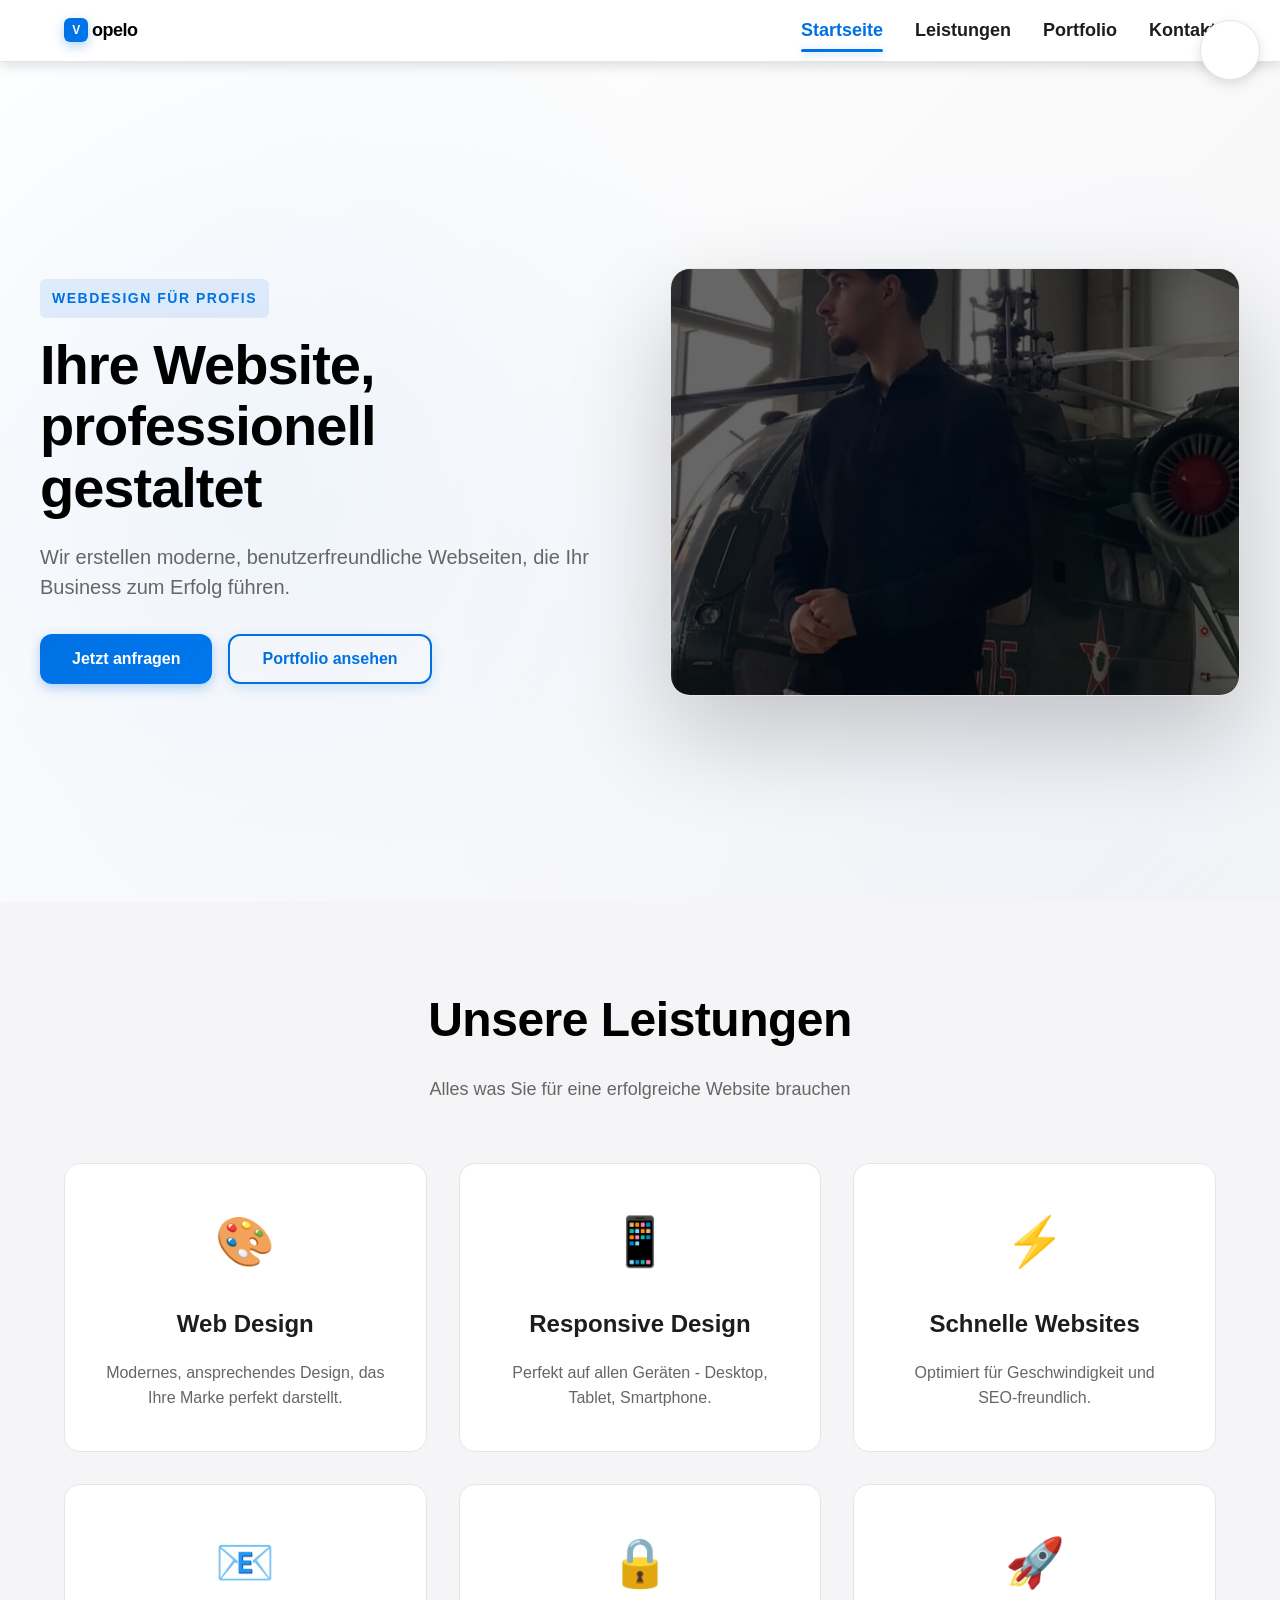
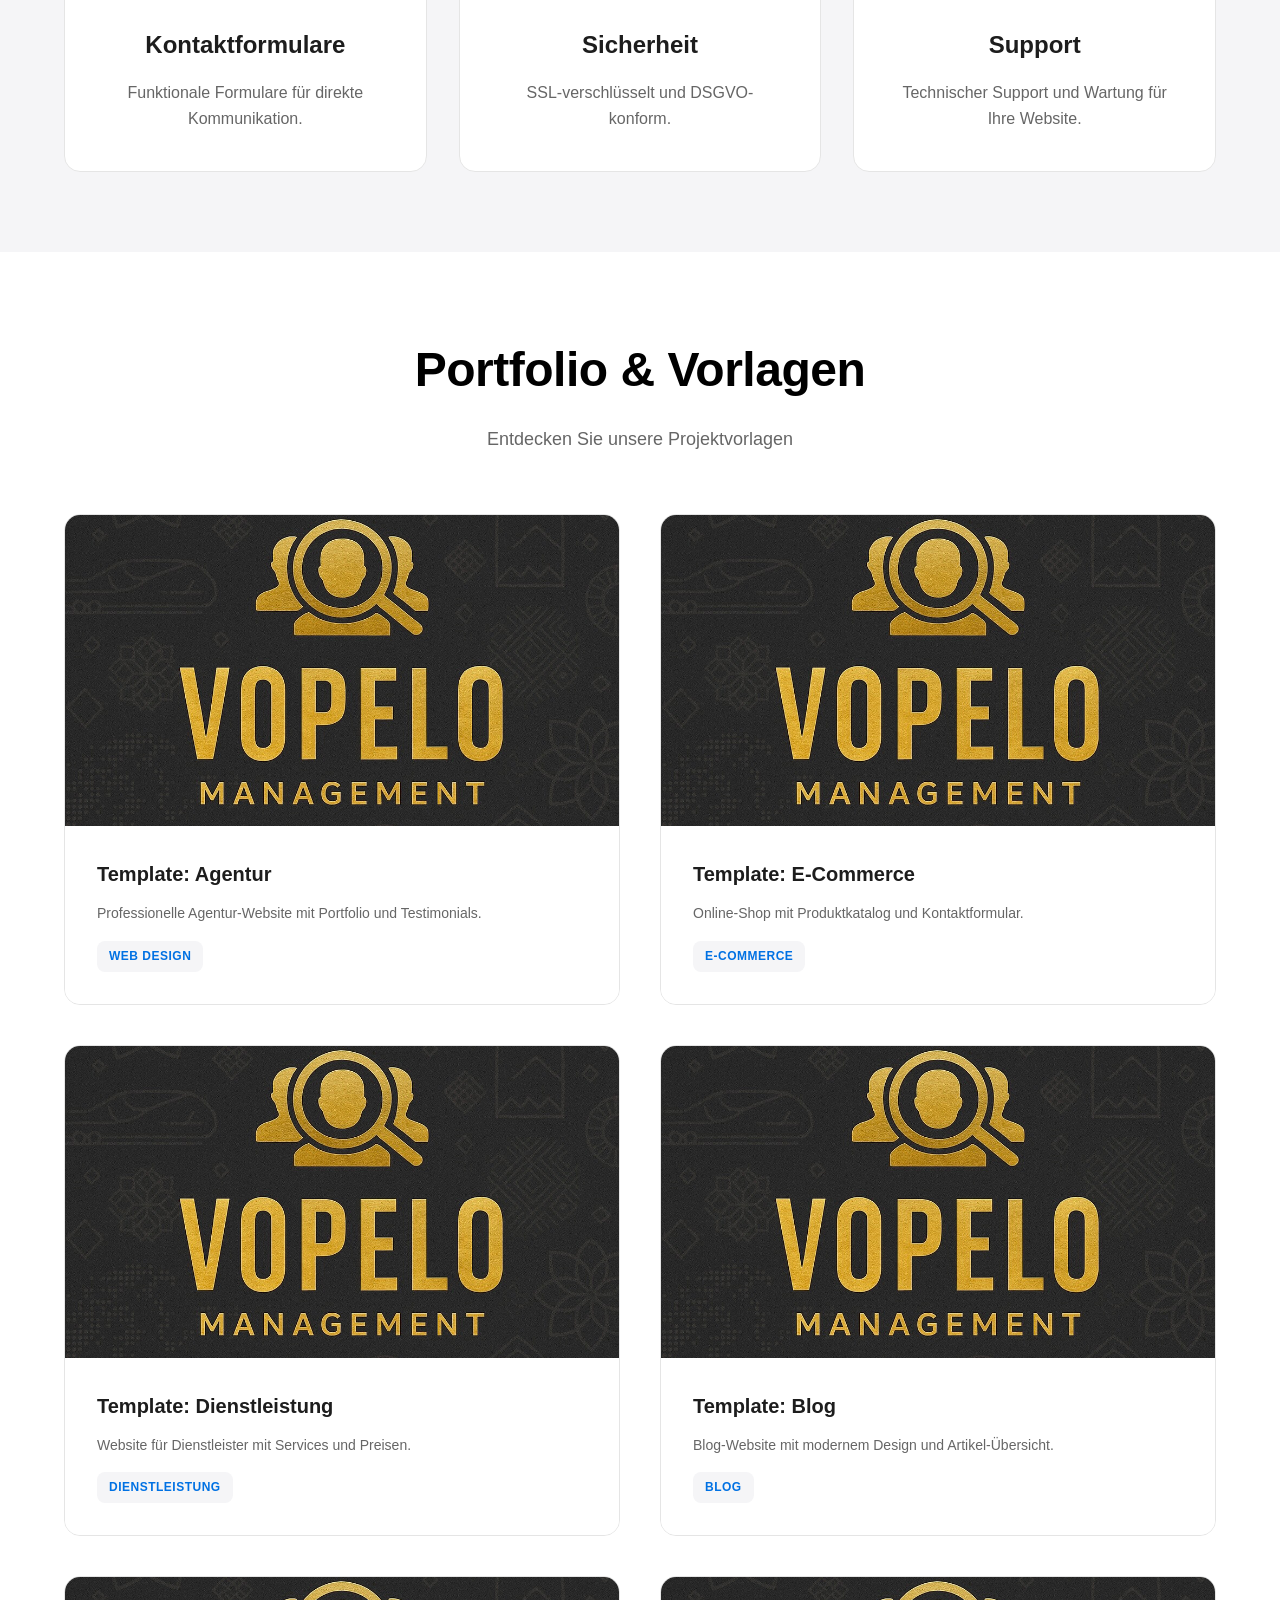
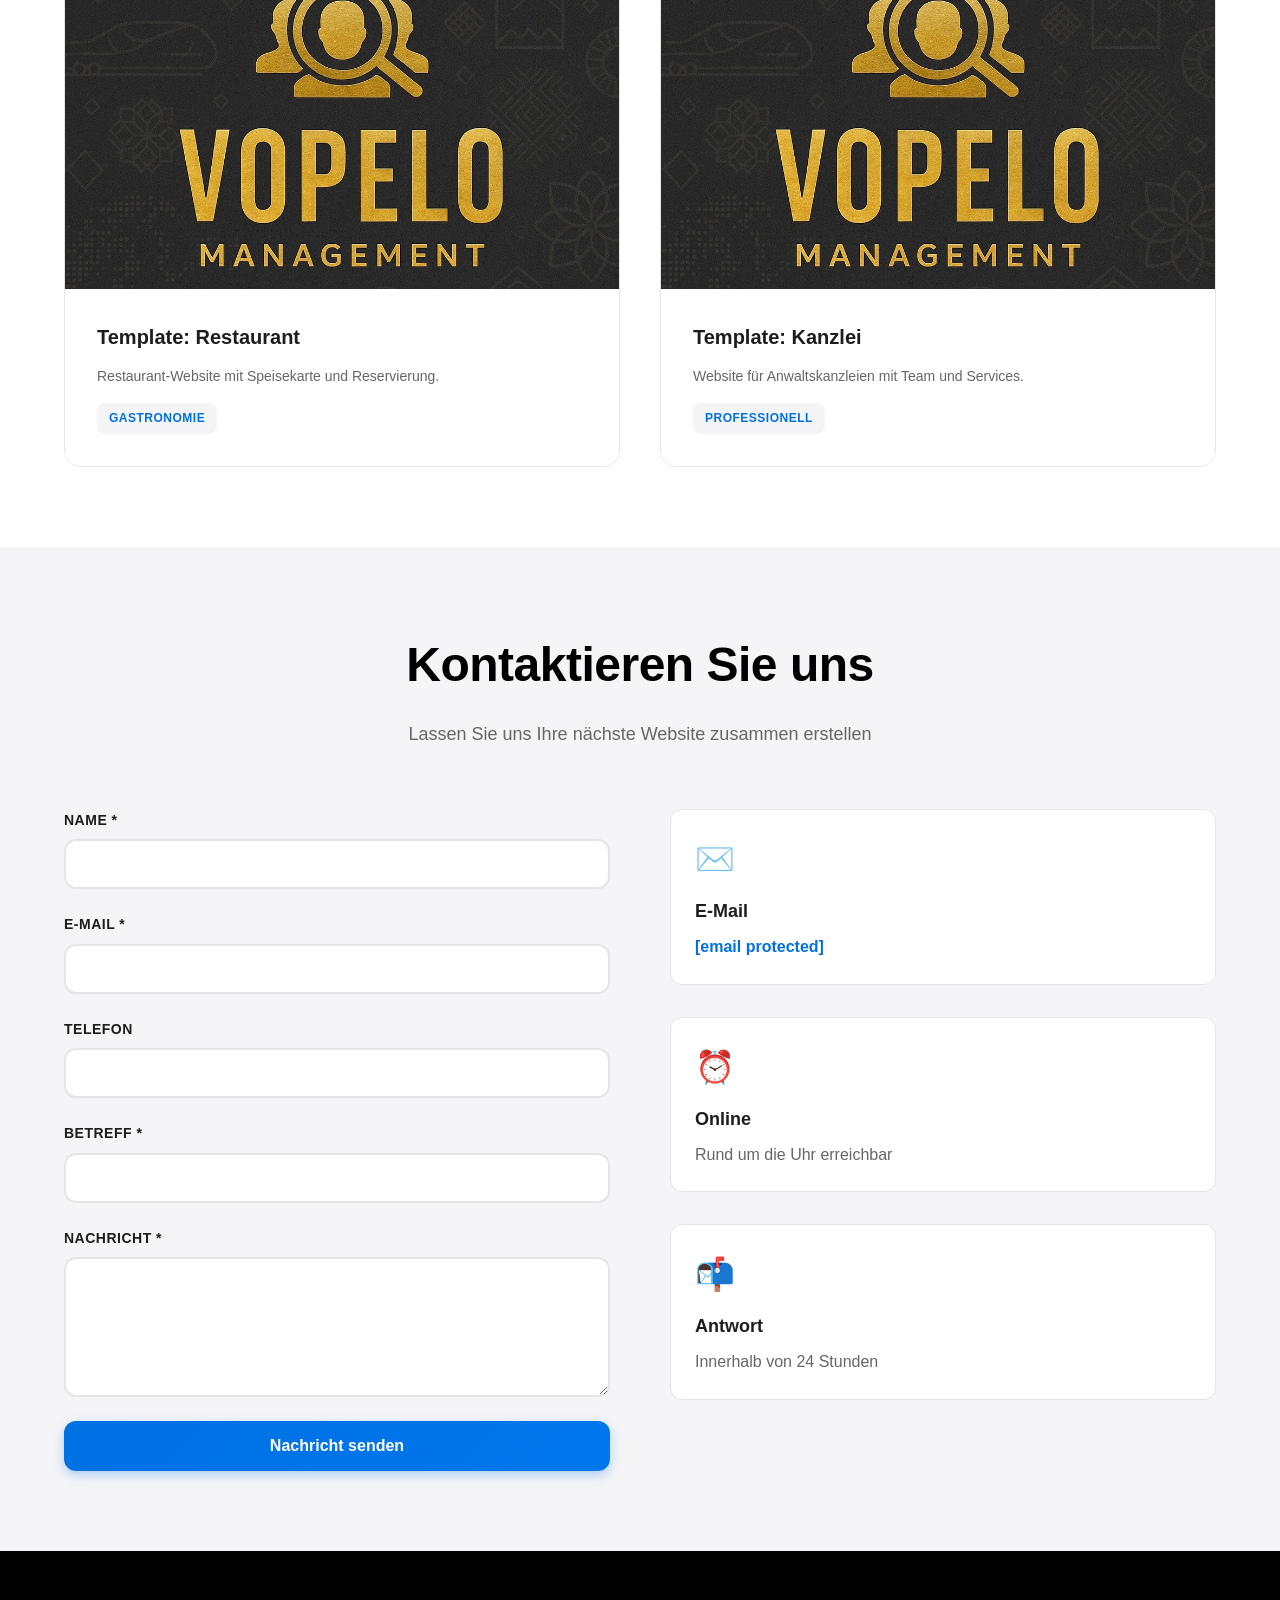
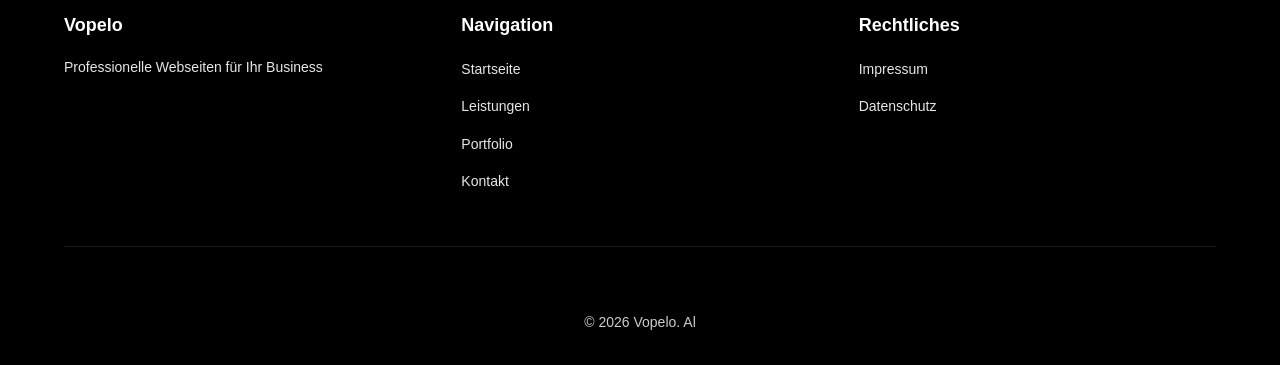
==== commit 7bcae900: "Update index.html" ====
--- a/index.html
+++ b/index.html
@@ -6,12 +6,29 @@
     <meta name="description" content="Vopelo - Professionelle Webseiten für Ihr Business. Modernes Design, responsive und benutzerfreundlich.">
     <title>Vopelo | Professionelle Webseiten</title>
     
-    <!-- Favicon mit mehreren Formaten -->
-    <link rel="icon" type="image/png" href="imges/Gemini_Generated_Image_w43pb6w43pb6w43p.png?v=2">
-    <link rel="apple-touch-icon" sizes="180x180" href="imges/Gemini_Generated_Image_w43pb6w43pb6w43p.png?v=2">
-    <link rel="icon" sizes="192x192" href="imges/Gemini_Generated_Image_w43pb6w43pb6w43p.png?v=2">
-    <link rel="icon" sizes="32x32" href="imges/Gemini_Generated_Image_w43pb6w43pb6w43p.png?v=2">
-    <link rel="shortcut icon" href="imges/Gemini_Generated_Image_w43pb6w43pb6w43p.png?v=2">
+    <link rel="icon" href="/favicon.ico">
+    <link rel="apple-touch-icon" sizes="57x57" href="/apple-icon-57x57.png">
+    <link rel="apple-touch-icon" sizes="60x60" href="/apple-icon-60x60.png">
+    <link rel="apple-touch-icon" sizes="72x72" href="/apple-icon-72x72.png">
+    <link rel="apple-touch-icon" sizes="76x76" href="/apple-icon-76x76.png">
+    <link rel="apple-touch-icon" sizes="114x114" href="/apple-icon-114x114.png">
+    <link rel="apple-touch-icon" sizes="120x120" href="/apple-icon-120x120.png">
+    <link rel="apple-touch-icon" sizes="144x144" href="/apple-icon-144x144.png">
+    <link rel="apple-touch-icon" sizes="152x152" href="/apple-icon-152x152.png">
+    <link rel="apple-touch-icon" sizes="180x180" href="/apple-icon-180x180.png">
+    <link rel="icon" type="image/png" sizes="36x36" href="/android-icon-36x36.png">
+    <link rel="icon" type="image/png" sizes="48x48" href="/android-icon-48x48.png">
+    <link rel="icon" type="image/png" sizes="72x72" href="/android-icon-72x72.png">
+    <link rel="icon" type="image/png" sizes="96x96" href="/android-icon-96x96.png">
+    <link rel="icon" type="image/png" sizes="144x144" href="/android-icon-144x144.png">
+    <link rel="icon" type="image/png" sizes="192x192" href="/android-icon-192x192.png">
+    <link rel="icon" type="image/png" sizes="32x32" href="/favicon-32x32.png">
+    <link rel="icon" type="image/png" sizes="96x96" href="/favicon-96x96.png">
+    <link rel="icon" type="image/png" sizes="16x16" href="/favicon-16x16.png">
+    <link rel="manifest" href="/manifest.json">
+    <meta name="msapplication-TileColor" content="#0071e3">
+    <meta name="msapplication-TileImage" content="/ms-icon-144x144.png">
+    <meta name="theme-color" content="#0071e3">
     
     <link rel="stylesheet" href="styles.css">
     <link rel="stylesheet" href="https://cdnjs.cloudflare.com/ajax/libs/font-awesome/6.4.0/css/all.min.css">
@@ -23,7 +40,7 @@
       "@type": "Organization",
       "name": "Vopelo",
       "url": "https://vopelo.de",
-      "logo": "https://vopelo.de/imges/Gemini_Generated_Image_w43pb6w43pb6w43p.png",
+      "logo": "https://vopelo.de/imges/25B75994-AD26-4C22-B159-DB494B6D82D4-3.jpg",
       "description": "Professionelle Webseiten für Ihr Business",
       "contactPoint": {
         "@type": "ContactPoint",
@@ -256,7 +273,7 @@
                     <div class="info-item">
                         <div class="info-icon">✉️</div>
                         <h4 data-de="E-Mail" data-en="Email">E-Mail</h4>
-                        <p><a href="mailto:ahmedhasan@vopelo.de">ahmedhasan@vopelo.de</a></p>
+                        <p><a href="/cdn-cgi/l/email-protection#583930353d3c30392b3936182e37283d3437763c3d"><span class="__cf_email__" data-cfemail="187970757d7c70796b7976586e77687d7477367c7d">[email&#160;protected]</span></a></p>
                     </div>
                     <div class="info-item">
                         <div class="info-icon">⏰</div>
@@ -299,11 +316,4 @@
                 </div>
             </div>
             <div class="footer-bottom">
-                <p>&copy; 2026 Vopelo. <span data-de="Alle Rechte vorbehalten." data-en="All rights reserved.">Alle Rechte vorbehalten.</span></p>
-            </div>
-        </div>
-    </footer>
-
-    <script src="script.js"></script>
-</body>
-</html>
+                <p>&copy; 2026 Vopelo. <span data-de="Alle Rechte vorbehalten." data-en="All rights reserved.">Al
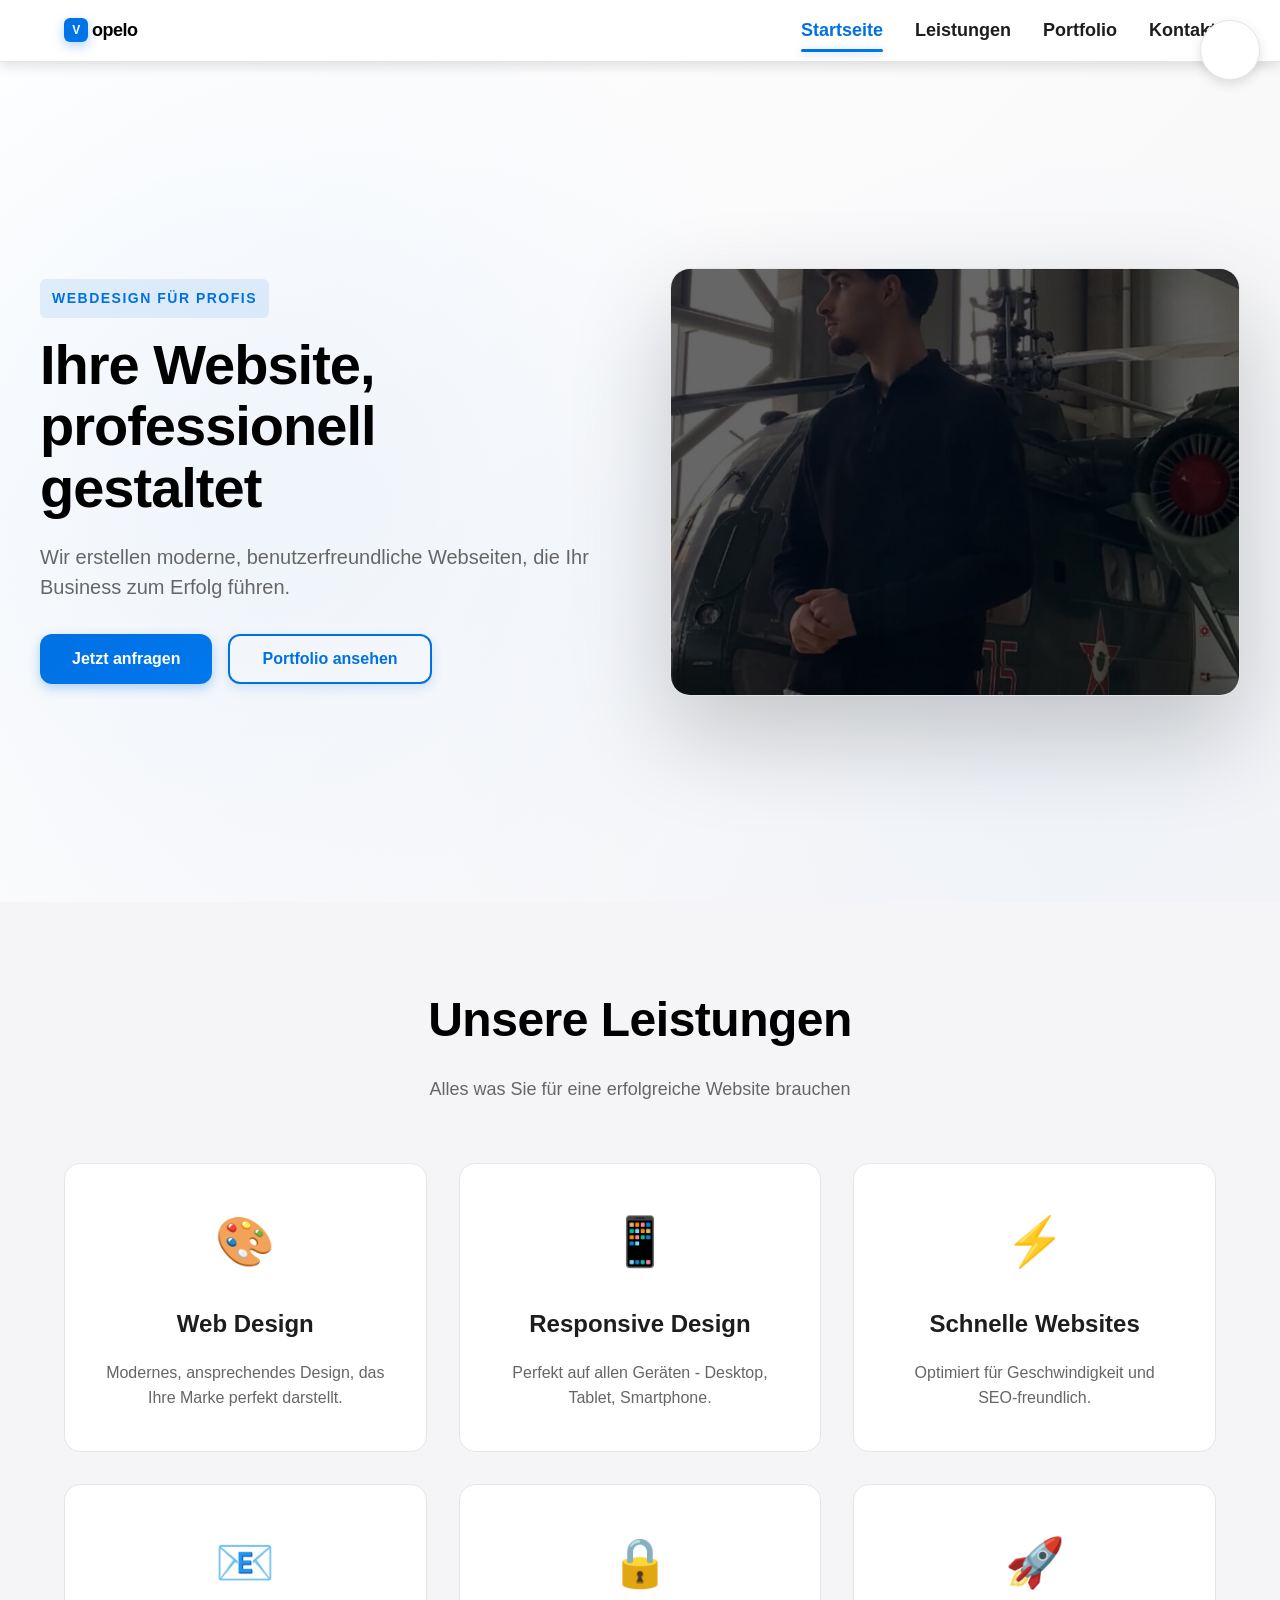
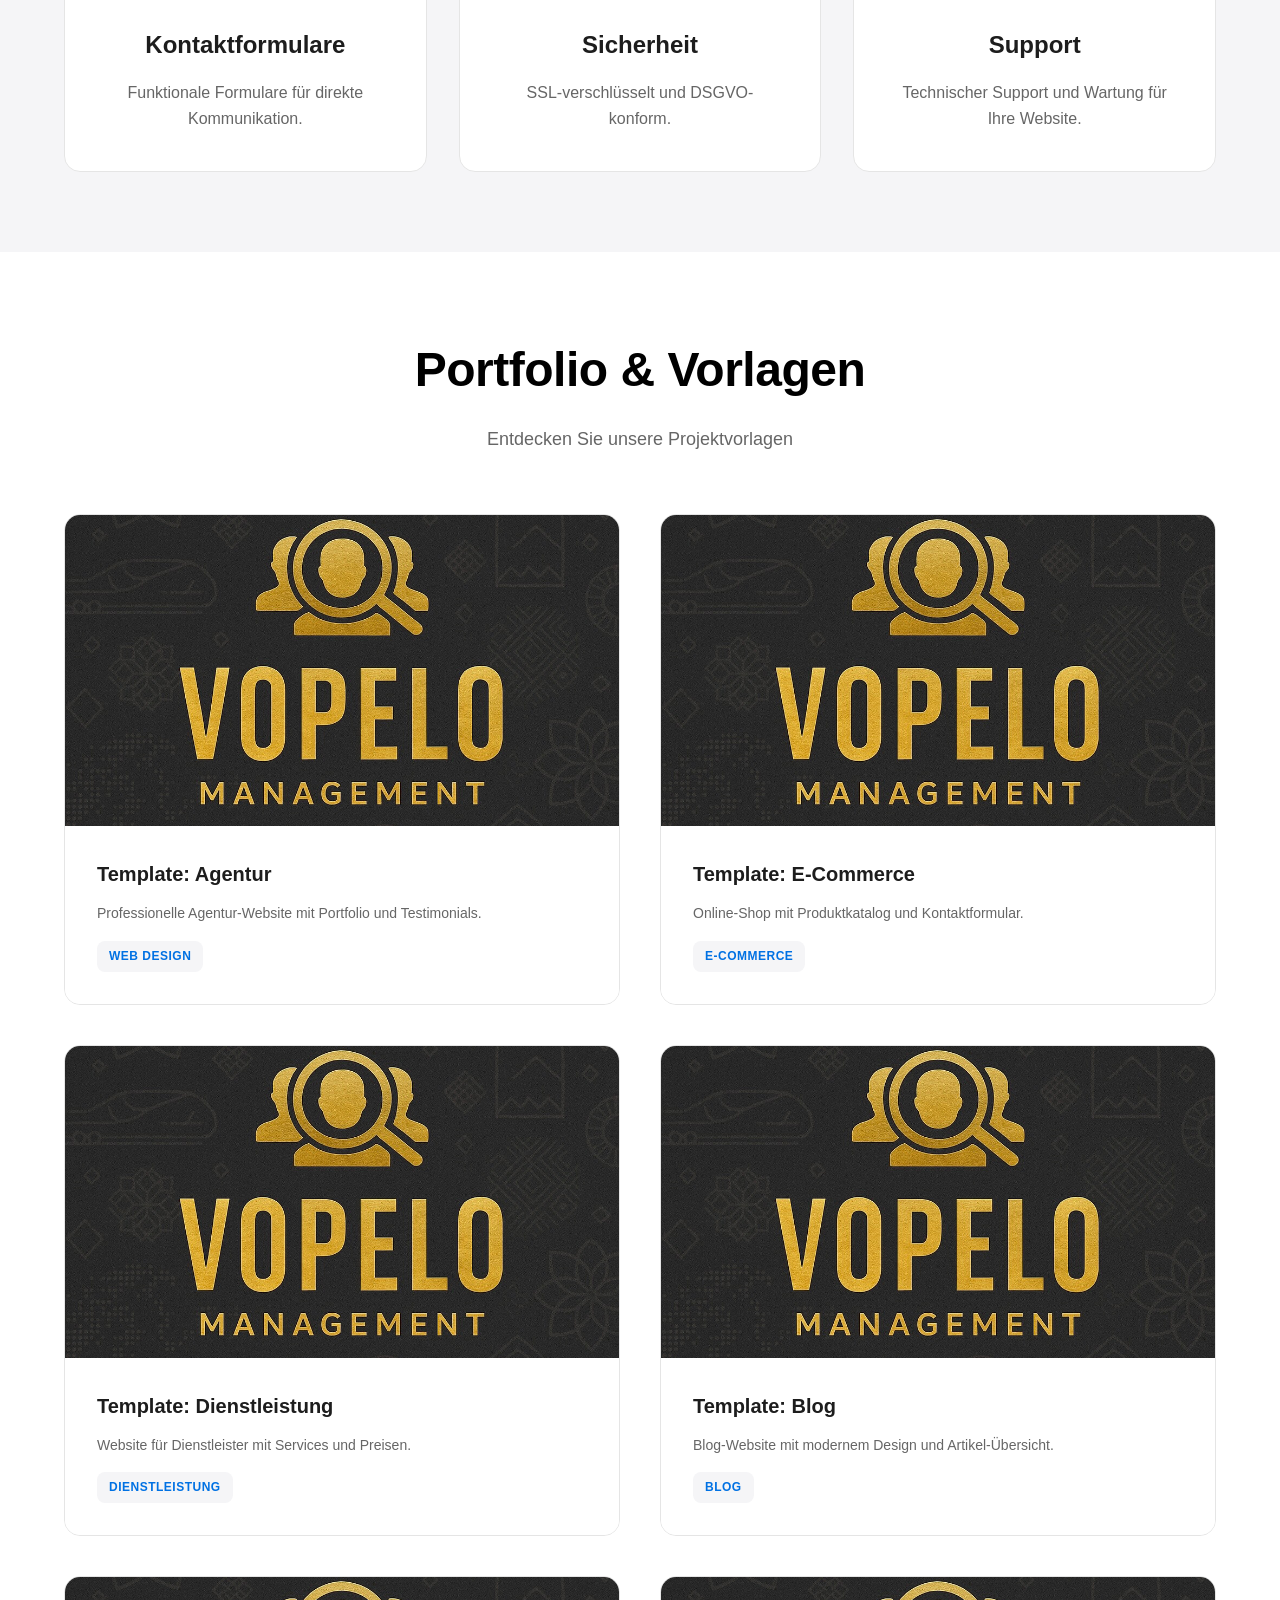
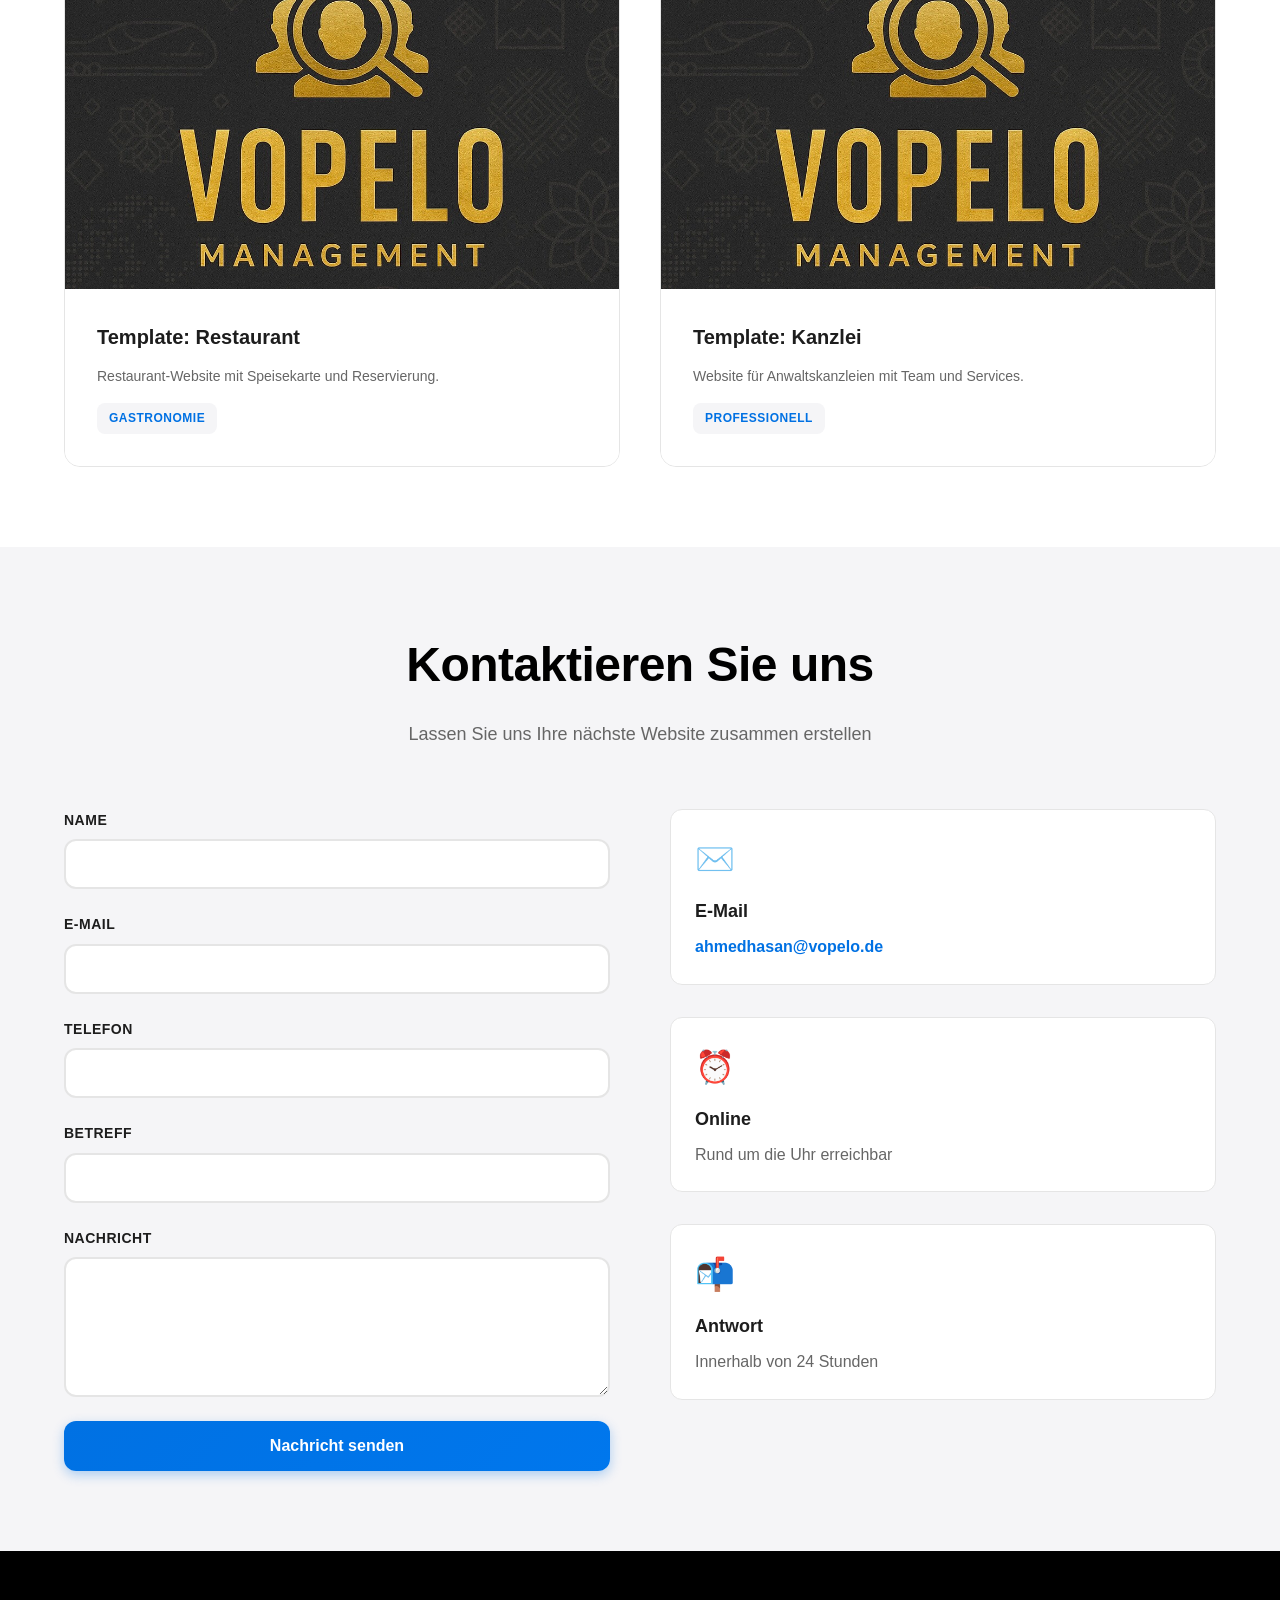
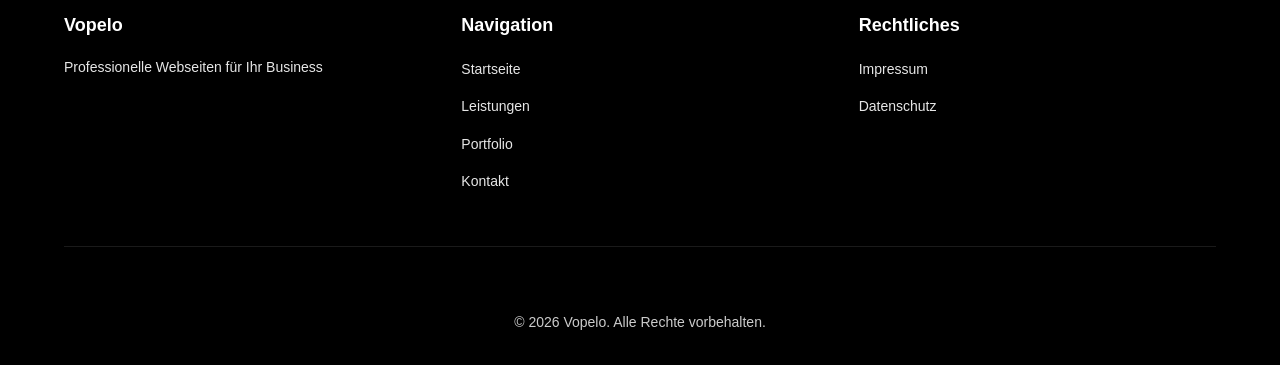
==== commit 7d20eb48: "Update index.html" ====
--- a/index.html
+++ b/index.html
@@ -5,50 +5,8 @@
     <meta name="viewport" content="width=device-width, initial-scale=1.0">
     <meta name="description" content="Vopelo - Professionelle Webseiten für Ihr Business. Modernes Design, responsive und benutzerfreundlich.">
     <title>Vopelo | Professionelle Webseiten</title>
-    
-    <link rel="icon" href="/favicon.ico">
-    <link rel="apple-touch-icon" sizes="57x57" href="/apple-icon-57x57.png">
-    <link rel="apple-touch-icon" sizes="60x60" href="/apple-icon-60x60.png">
-    <link rel="apple-touch-icon" sizes="72x72" href="/apple-icon-72x72.png">
-    <link rel="apple-touch-icon" sizes="76x76" href="/apple-icon-76x76.png">
-    <link rel="apple-touch-icon" sizes="114x114" href="/apple-icon-114x114.png">
-    <link rel="apple-touch-icon" sizes="120x120" href="/apple-icon-120x120.png">
-    <link rel="apple-touch-icon" sizes="144x144" href="/apple-icon-144x144.png">
-    <link rel="apple-touch-icon" sizes="152x152" href="/apple-icon-152x152.png">
-    <link rel="apple-touch-icon" sizes="180x180" href="/apple-icon-180x180.png">
-    <link rel="icon" type="image/png" sizes="36x36" href="/android-icon-36x36.png">
-    <link rel="icon" type="image/png" sizes="48x48" href="/android-icon-48x48.png">
-    <link rel="icon" type="image/png" sizes="72x72" href="/android-icon-72x72.png">
-    <link rel="icon" type="image/png" sizes="96x96" href="/android-icon-96x96.png">
-    <link rel="icon" type="image/png" sizes="144x144" href="/android-icon-144x144.png">
-    <link rel="icon" type="image/png" sizes="192x192" href="/android-icon-192x192.png">
-    <link rel="icon" type="image/png" sizes="32x32" href="/favicon-32x32.png">
-    <link rel="icon" type="image/png" sizes="96x96" href="/favicon-96x96.png">
-    <link rel="icon" type="image/png" sizes="16x16" href="/favicon-16x16.png">
-    <link rel="manifest" href="/manifest.json">
-    <meta name="msapplication-TileColor" content="#0071e3">
-    <meta name="msapplication-TileImage" content="/ms-icon-144x144.png">
-    <meta name="theme-color" content="#0071e3">
-    
     <link rel="stylesheet" href="styles.css">
     <link rel="stylesheet" href="https://cdnjs.cloudflare.com/ajax/libs/font-awesome/6.4.0/css/all.min.css">
-    
-    <!-- Schema Markup für Google -->
-    <script type="application/ld+json">
-    {
-      "@context": "https://schema.org",
-      "@type": "Organization",
-      "name": "Vopelo",
-      "url": "https://vopelo.de",
-      "logo": "https://vopelo.de/imges/25B75994-AD26-4C22-B159-DB494B6D82D4-3.jpg",
-      "description": "Professionelle Webseiten für Ihr Business",
-      "contactPoint": {
-        "@type": "ContactPoint",
-        "contactType": "Customer Service",
-        "email": "ahmedhasan@vopelo.de"
-      }
-    }
-    </script>
 </head>
 <body data-lang="de">
     <!-- THEME & LANGUAGE CONTROLS -->
@@ -273,7 +231,7 @@
                     <div class="info-item">
                         <div class="info-icon">✉️</div>
                         <h4 data-de="E-Mail" data-en="Email">E-Mail</h4>
-                        <p><a href="/cdn-cgi/l/email-protection#583930353d3c30392b3936182e37283d3437763c3d"><span class="__cf_email__" data-cfemail="187970757d7c70796b7976586e77687d7477367c7d">[email&#160;protected]</span></a></p>
+                        <p><a href="mailto:ahmedhasan@vopelo.de">ahmedhasan@vopelo.de</a></p>
                     </div>
                     <div class="info-item">
                         <div class="info-icon">⏰</div>
@@ -316,4 +274,11 @@
                 </div>
             </div>
             <div class="footer-bottom">
-                <p>&copy; 2026 Vopelo. <span data-de="Alle Rechte vorbehalten." data-en="All rights reserved.">Al
+                <p>&copy; 2026 Vopelo. <span data-de="Alle Rechte vorbehalten." data-en="All rights reserved.">Alle Rechte vorbehalten.</span></p>
+            </div>
+        </div>
+    </footer>
+
+    <script src="script.js"></script>
+</body>
+</html>
